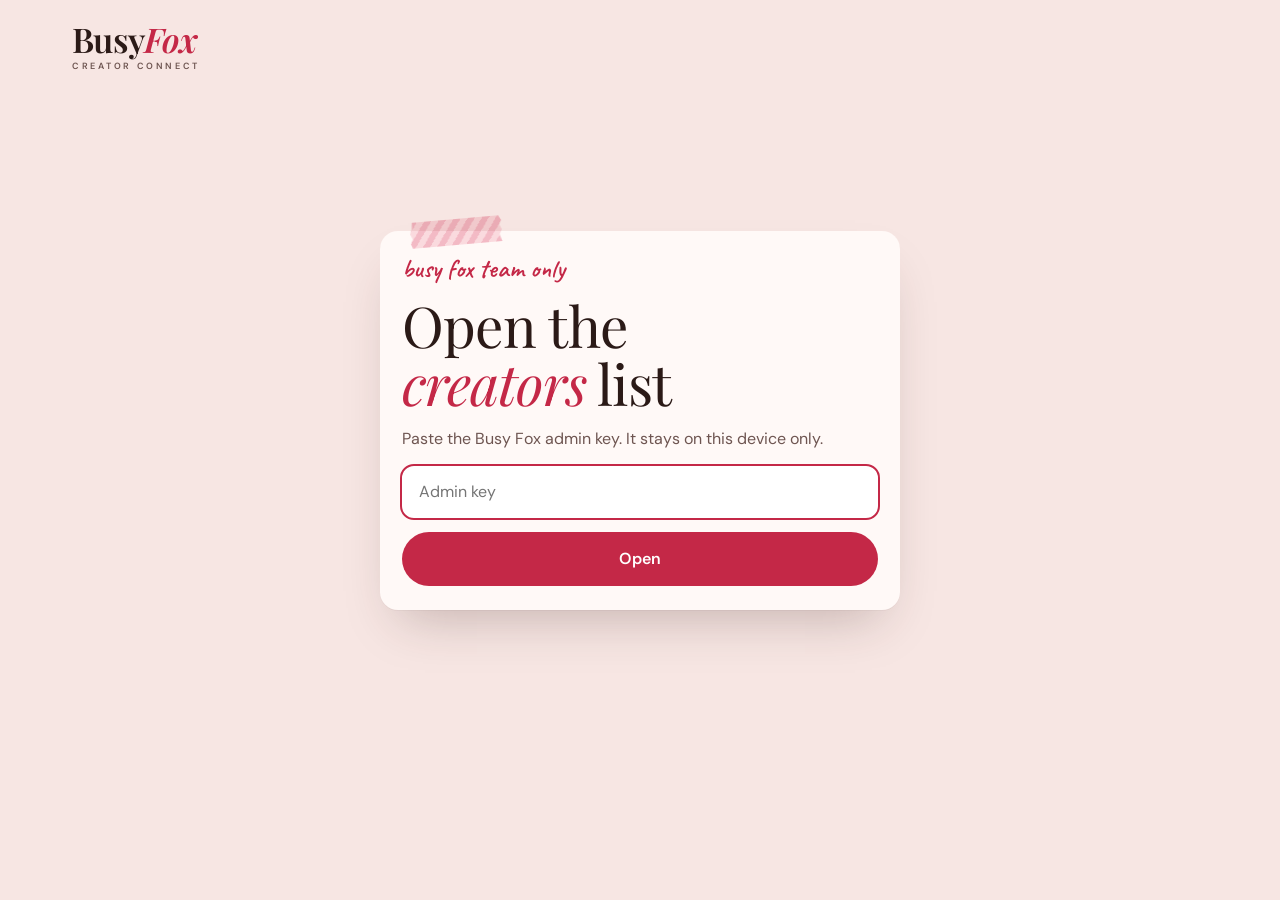
==== admin/index.html @ b1cec9d2 "Creator dashboard (me/): profile, report and comment auto-replies; shared Auto-DM panel Co-Authored-" ====
<!doctype html>
<html lang="en">
<head>
<meta charset="utf-8">
<meta name="viewport" content="width=device-width, initial-scale=1, viewport-fit=cover">
<title>Creators | Busy Fox</title>
<meta name="robots" content="noindex, nofollow">
<meta name="referrer" content="no-referrer">
<meta name="theme-color" content="#F7E6E3">
<link rel="icon" type="image/png" href="../assets/fox.png">
<link rel="preconnect" href="https://fonts.googleapis.com">
<link rel="preconnect" href="https://fonts.gstatic.com" crossorigin>
<link rel="stylesheet" href="https://fonts.googleapis.com/css2?family=Playfair+Display:ital,wght@0,400;0,500;0,600;1,400;1,500;1,600&family=DM+Sans:opsz,wght@9..40,400;9..40,500;9..40,600;9..40,700&family=Caveat:wght@500;600;700&display=swap">
<link rel="stylesheet" href="../assets/cc.css">
<link rel="stylesheet" href="../assets/autodm.css">
<style>
.top { display: flex; flex-wrap: wrap; align-items: flex-end; justify-content: space-between; gap: 16px 24px; margin: 18px 0 26px; }
.top h1 { font-size: clamp(40px, 5vw, 64px); }
.top .tools { display: flex; flex-wrap: wrap; gap: 10px; align-items: center; }
.search { height: 46px; width: 240px; max-width: 100%; border: 1px solid var(--field-line); background: var(--field); border-radius: 999px; padding: 0 18px; font: 400 15px var(--sans); color: var(--ink); }
.search:focus { outline: 2px solid var(--cherry); border-color: transparent; }
.btn.small { height: 46px; padding: 0 18px; font-size: 14.5px; }
.sum { display: flex; flex-wrap: wrap; gap: 8px 28px; margin: 0 0 26px; color: var(--warm); font-size: 14.5px; }
.sum b { font-family: var(--serif); font-style: italic; font-weight: 400; font-size: 30px; color: var(--cherry); margin-right: 6px; }
.list { display: grid; grid-template-columns: repeat(2, minmax(0, 1fr)); gap: 28px; padding-bottom: 64px; }
@media (max-width: 900px) { .list { grid-template-columns: minmax(0, 1fr); } }
.cr { position: relative; background: var(--card); border-radius: 18px; padding: 22px; box-shadow: var(--lift); display: flex; flex-direction: column; gap: 16px; min-width: 0; }
.cr > .tape { top: -12px; left: 26px; --w: 80px; }
.cr:nth-child(even) > .tape { left: auto; right: 26px; --r: 6deg; }
.who { display: flex; gap: 14px; align-items: center; min-width: 0; }
.pic { flex: 0 0 64px; width: 64px; height: 64px; border-radius: 50%; overflow: hidden; background: var(--pink-soft); display: grid; place-items: center; font: italic 500 28px/1 var(--serif); color: var(--cherry); }
.pic img { width: 100%; height: 100%; object-fit: cover; }
.who .t { min-width: 0; }
.who h2 { font-size: 24px; line-height: 1.15; overflow-wrap: anywhere; }
.who h2 a { text-decoration: none; }
.who p { font-size: 13.5px; color: var(--warm); overflow: hidden; text-overflow: ellipsis; white-space: nowrap; }
.tags { display: flex; flex-wrap: wrap; gap: 6px; }
.tag { font-size: 12px; font-weight: 600; padding: 4px 10px; border-radius: 999px; background: var(--tint); color: var(--ink-2, var(--warm)); }
.tag.ok { background: var(--pink-soft); color: var(--cherry-dark); }
.tag.post { background: var(--butter); color: var(--ink); }
.tag.bad { background: var(--cocoa); color: var(--cream); }
.picks { border-top: 1.5px dashed var(--line); padding-top: 14px; display: grid; gap: 10px; }
.row { display: grid; grid-template-columns: 112px minmax(0, 1fr); gap: 10px; font-size: 14px; align-items: baseline; }
.row > span:first-child { color: var(--hint); font-size: 12px; letter-spacing: .08em; text-transform: uppercase; font-weight: 600; }
.row .chips { display: flex; flex-wrap: wrap; gap: 5px; }
.row .chips i { font-style: normal; font-size: 12.5px; font-weight: 600; padding: 3px 9px; border-radius: 999px; background: var(--field); box-shadow: inset 0 0 0 1.5px var(--field-line); }
.none { color: var(--hint); font-size: 14px; }
.acts { display: flex; flex-wrap: wrap; gap: 8px; border-top: 1.5px dashed var(--line); padding-top: 14px; }
.acts .btn { height: 40px; padding: 0 16px; font-size: 13.5px; }
.gate { max-width: 520px; margin: 40px auto 80px; }
.gate .card { display: flex; flex-direction: column; gap: 14px; }
.gate input { height: 52px; border: 1px solid var(--field-line); background: var(--field); border-radius: 12px; padding: 0 16px; font: 400 16px var(--sans); }
.gate input:focus { outline: 2px solid var(--cherry); border-color: transparent; }
.empty { text-align: center; padding: 60px 0 90px; color: var(--warm); }
.act { padding: 8px 0 72px; }
.ev { list-style: none; margin: 0; padding: 0; background: var(--card); border-radius: 18px; box-shadow: var(--soft); overflow: hidden; }
.ev li { display: grid; grid-template-columns: 150px 130px minmax(0, 1fr); gap: 6px 16px; padding: 13px 20px; border-top: 1px solid var(--line); font-size: 14.5px; align-items: baseline; }
.ev li:first-child { border-top: 0; }
.ev .when { color: var(--hint); font-size: 13px; }
.ev .kind { font-weight: 700; font-size: 12.5px; letter-spacing: .06em; text-transform: uppercase; }
.ev .k-connected { color: #2E7D4F; } .ev .k-failed, .ev .k-unfinished { color: var(--cherry); } .ev .k-cancelled { color: var(--warm); } .ev .k-start { color: var(--hint); } .ev .k-prefs { color: var(--ink); }
.ev .what { color: var(--ink); overflow-wrap: anywhere; }
.ev .what small { display: block; color: var(--warm); font-size: 13px; margin-top: 2px; }
@media (max-width: 700px) { .ev li { grid-template-columns: minmax(0, 1fr); gap: 2px; } }
.tag.dm { background: #DCEFE3; color: #1F6B41; }
.dm-back { position: fixed; inset: 0; background: rgba(42, 23, 23, .38); display: none; z-index: 40; overflow-y: auto; padding: 32px 16px; }
.dm-back.on { display: block; }
.dm { position: relative; max-width: 820px; margin: 0 auto; background: var(--paper, #F7E6E3); border-radius: 22px; padding: 26px; box-shadow: var(--lift); display: flex; flex-direction: column; gap: 20px; }
.dm h2 { font-size: 32px; }
.dm .x { position: absolute; top: 16px; right: 16px; width: 40px; height: 40px; border-radius: 50%; border: 0; background: var(--card); font-size: 22px; cursor: pointer; color: var(--ink); }
.dm-stack { display: flex; flex-direction: column; gap: 16px; }
.toast { position: fixed; left: 50%; bottom: 24px; transform: translateX(-50%); background: var(--cocoa); color: var(--cream); padding: 10px 18px; border-radius: 999px; font-size: 14px; opacity: 0; transition: opacity .2s; pointer-events: none; }
.toast.on { opacity: 1; }
</style>
</head>
<body>
<div class="wrap">
	<header class="head">
		<a class="logo" href="../" aria-label="Busy Fox"><span class="mast">Busy<em>Fox</em></span><span class="sub" aria-hidden="true"><span>C</span><span>R</span><span>E</span><span>A</span><span>T</span><span>O</span><span>R</span><span>&nbsp;</span><span>C</span><span>O</span><span>N</span><span>N</span><span>E</span><span>C</span><span>T</span></span></a>
		<div class="head-r"><button class="btn line small" id="lock" type="button" hidden>Lock</button></div>
	</header>

	<section class="gate" id="gate" hidden>
		<div class="card">
			<span class="tape" style="top:-12px;left:30px"></span>
			<p class="hand">busy fox team only</p>
			<h2>Open the <em>creators</em> list</h2>
			<p class="body">Paste the Busy Fox admin key. It stays on this device only.</p>
			<input id="key" type="password" autocomplete="off" placeholder="Admin key">
			<button class="btn red" id="open" type="button">Open</button>
			<p class="msg" id="gmsg"></p>
		</div>
	</section>

	<main id="app" hidden>
		<div class="top">
			<div><p class="hand">who has connected</p><h1>Your <em>creators</em></h1></div>
			<div class="tools">
				<input class="search" id="q" type="search" placeholder="Search name or handle">
				<button class="btn line small" id="copylink" type="button">Copy connect link</button>
				<button class="btn red small" id="refresh" type="button">Refresh</button>
			</div>
		</div>
		<div class="sum" id="sum"></div>
		<div class="list" id="list"></div>
		<section class="act" id="act">
			<div class="top" style="margin-top:0"><div><p class="hand">every tap, last 30 days</p><h2>Recent <em>activity</em></h2></div></div>
			<ol class="ev" id="ev"></ol>
		</section>
	</main>
</div>
<div class="dm-back" id="dmBack"><div class="dm" id="dm" role="dialog" aria-modal="true" aria-label="Auto-DM"></div></div>
<div class="toast" id="toast"></div>
<script src="../assets/config.js"></script>
<script src="../assets/autodm.js"></script>
<script>
(function () {
	var cc = window.CC || {};
	var $ = function (id) { return document.getElementById(id); };
	var KEY = 'cc_admin_key', data = [];
	var LABEL = {comfortable: 'Comfortable on camera', sometimes: 'On camera sometimes', 'prefer not': 'Prefers not on camera'};
	function getKey() { try { return localStorage.getItem(KEY) || ''; } catch (e) { return ''; } }
	function setKey(v) { try { v ? localStorage.setItem(KEY, v) : localStorage.removeItem(KEY); } catch (e) {} }
	function toast(t) { var el = $('toast'); el.textContent = t; el.classList.add('on'); setTimeout(function () { el.classList.remove('on'); }, 1800); }
	function copy(t, msg) { (navigator.clipboard ? navigator.clipboard.writeText(t) : Promise.reject()).then(function () { toast(msg || 'Copied'); }, function () { prompt('Copy this:', t); }); }
	function esc(s) { return String(s == null ? '' : s).replace(/[&<>"']/g, function (c) { return {'&': '&amp;', '<': '&lt;', '>': '&gt;', '"': '&quot;', "'": '&#39;'}[c]; }); }
	function fmtDate(s) { if (!s) return ''; var d = new Date(s); return d.toLocaleDateString('en-IN', {day: 'numeric', month: 'short', year: 'numeric'}); }
	var connectBase = location.origin + location.pathname.replace(/admin\/?$/, '');

	function gate(msg) { $('app').hidden = true; $('lock').hidden = true; $('gate').hidden = false; if (msg) { $('gmsg').textContent = msg; $('gmsg').classList.add('show'); } $('key').focus(); }
	function load() {
		var k = getKey();
		if (!k) return gate();
		$('refresh').disabled = true; $('refresh').textContent = 'Loading…';
		fetch(cc.api + '/admin/accounts', {headers: {Authorization: 'Bearer ' + k}, cache: 'no-store'})
			.then(function (r) { return r.json().then(function (d) { return {s: r.status, d: d}; }); })
			.then(function (x) {
				$('refresh').disabled = false; $('refresh').textContent = 'Refresh';
				if (x.s === 401) { setKey(''); return gate('That key didn’t work.'); }
				if (!x.d.ok) return gate('Could not load: ' + (x.d.error || 'error'));
				data = x.d.accounts.sort(function (a, b) { return (b.connected_at || '').localeCompare(a.connected_at || ''); });
				$('gate').hidden = true; $('app').hidden = false; $('lock').hidden = false;
				render();
				loadEvents(k);
			})
			.catch(function () { $('refresh').disabled = false; $('refresh').textContent = 'Refresh'; toast('No connection'); });
	}
	function chips(arr) { return (arr || []).map(function (v) { return '<i>' + esc(String(v).replace(/^Other: /, '')) + '</i>'; }).join(''); }
	function row(label, html) { return html ? '<div class="row"><span>' + label + '</span><div class="chips">' + html + '</div></div>' : ''; }
	function text(v) { return v ? '<i>' + esc(v) + '</i>' : ''; }
	function render() {
		var q = $('q').value.trim().toLowerCase();
		var list = data.filter(function (a) { return !q || (a.username + ' ' + (a.name || '')).toLowerCase().indexOf(q) >= 0; });
		var withPrefs = data.filter(function (a) { return a.prefs; }).length, withRep = data.filter(function (a) { return a.report; }).length;
		$('sum').innerHTML = '<span><b>' + data.length + '</b>connected</span><span><b>' + withPrefs + '</b>shared their choices</span><span><b>' + withRep + '</b>have a report</span>';
		if (!list.length) { $('list').innerHTML = '<p class="empty">' + (data.length ? 'No match.' : 'Nobody has connected yet. Send creators the connect link.') + '</p>'; return; }
		$('list').innerHTML = list.map(function (a) {
			var p = a.prefs || {};
			var tags = '<span class="tag ' + (a.status === 'ok' ? 'ok' : 'bad') + '">' + (a.status === 'ok' ? 'Connected' : 'Needs reconnect') + '</span>' +
				(a.can_post ? '<span class="tag post">Can post</span>' : '<span class="tag">Read-only</span>') +
				(a.can_dm ? '<span class="tag dm">Auto-DM ready</span>' : '') +
				(a.followers_count != null ? '<span class="tag">' + Number(a.followers_count).toLocaleString('en-IN') + ' followers</span>' : '') +
				'<span class="tag">Since ' + fmtDate(a.connected_at) + '</span>' + (a.ref ? '<span class="tag">Link: ' + esc(a.ref) + '</span>' : '');
			var picks = a.prefs ? (
				row('Formats', chips(p.formats)) + row('Topics', chips(p.topics)) + row('Posts / week', text(p.posts_per_week)) +
				row('Camera', text(LABEL[p.face] || p.face)) + row('Languages', chips(p.languages)) + row('Goal', text(p.goal)) +
				row('Brands', text(p.brands)) + row('Won’t do', text(p.wont_do)) + row('Notes', text(p.notes)) +
				'<div class="row"><span>Saved</span><div class="none">' + fmtDate(p.saved_at) + '</div></div>'
			) : '<p class="none">No choices saved yet.</p>';
			var initial = esc((a.username || '?').charAt(0).toUpperCase());
			return '<article class="cr"><span class="tape"></span>' +
				'<div class="who"><div class="pic" data-src="' + esc(a.profile_picture_url || '') + '">' + initial + '</div><div class="t"><h2><a href="https://www.instagram.com/' + esc(a.username) + '/" target="_blank" rel="noopener">@' + esc(a.username) + '</a></h2><p title="' + esc(a.name) + '">' + esc(a.name || '') + '</p></div></div>' +
				'<div class="tags">' + tags + '</div>' +
				'<div class="picks">' + picks + '</div>' +
				'<div class="acts">' + (a.report ? '<a class="btn red" href="' + esc(a.report.url) + '" target="_blank" rel="noopener">Open report</a><button class="btn line" data-copy="' + esc(a.report.url) + '" data-msg="Report link copied" type="button">Copy report link</button>' : '<span class="none">No report yet</span>') +
					'<button class="btn line" data-dm="' + esc(a.username) + '" type="button">Auto-DM</button>' +
					'<button class="btn line" data-portal="' + esc(a.username) + '" type="button">Copy her dashboard link</button>' +
				'</div></article>';
		}).join('');
		[].forEach.call(document.querySelectorAll('.pic[data-src]'), function (el) {
			var src = el.getAttribute('data-src'); if (!src) return;
			var img = new Image(); img.alt = ''; img.referrerPolicy = 'no-referrer';
			img.onload = function () { el.textContent = ''; el.appendChild(img); }; img.src = src;
		});
	}

	var KIND = {start: 'Tapped connect', connected: 'Connected', failed: 'Failed', cancelled: 'Cancelled', prefs: 'Saved choices', unfinished: 'Didn\u2019t finish'};
	var HINT = {unfinished: 'Tapped Continue with Instagram but never came back. Usually she isn\u2019t added as an Instagram Tester yet (Meta shows \u201cApp not active\u201d), or she closed Meta\u2019s page.'};
	function loadEvents(k) {
		fetch(cc.api + '/admin/events?limit=120', {headers: {Authorization: 'Bearer ' + k}, cache: 'no-store'})
			.then(function (r) { return r.json(); })
			.then(function (d) {
				var ev = (d && d.events) || [];
				// a tap with no connect/fail/cancel from the same link within 30 minutes = didn't finish
				var done = ev.filter(function (e) { return e.type !== 'start' && e.type !== 'prefs'; });
				ev.forEach(function (e) {
					if (e.type !== 'start' || Date.now() - Date.parse(e.at) < 30 * 60000) return;
					var t = Date.parse(e.at);
					var hit = done.some(function (x) { var dt = Date.parse(x.at) - t; return dt >= 0 && dt < 30 * 60000 && (x.ref || '') === (e.ref || ''); });
					if (!hit) e.type = 'unfinished';
				});
				var rows = ev.filter(function (e) { return e.type !== 'start'; });
				$('ev').innerHTML = rows.length ? rows.map(function (e) {
					var who = e.username ? '@' + esc(e.username) : (e.ref ? 'link: ' + esc(e.ref) : 'no ?for= name on the link');
					var extra = e.type === 'connected' && e.followers != null ? Number(e.followers).toLocaleString('en-IN') + ' followers' : (e.message || HINT[e.type] || '');
					return '<li><span class="when">' + new Date(e.at).toLocaleString('en-IN', {day: 'numeric', month: 'short', hour: 'numeric', minute: '2-digit'}) + '</span><span class="kind k-' + e.type + '">' + (KIND[e.type] || esc(e.type)) + '</span><span class="what">' + who + (extra ? '<small>' + esc(extra) + '</small>' : '') + '</span></li>';
				}).join('') : '<li><span class="what">No connect attempts logged yet (logging started 15 Nov 2026).</span></li>';
			});
	}

	// ---------- Auto-DM (shared panel in ../assets/autodm.js) ----------
	function api(path, opt) {
		opt = opt || {};
		opt.headers = Object.assign({Authorization: 'Bearer ' + getKey()}, opt.headers || {});
		opt.cache = 'no-store';
		return fetch(cc.api + path, opt).then(function (r) { return r.json(); });
	}
	function openDm(who) {
		var q = '?id=' + encodeURIComponent(who);
		$('dm').innerHTML = '<button class="x" type="button" data-dmclose aria-label="Close">×</button><p class="hand">comment → DM</p><h2>Auto-DM for <em>@' + esc(who) + '</em></h2><div class="dm-stack" id="dmMount"></div>';
		$('dmBack').classList.add('on');
		window.AutoDM.mount($('dmMount'), {
			voice: 'admin', who: who, toast: toast,
			connectLink: connectBase + '?mode=dm&for=' + encodeURIComponent(who),
			load: function () { return api('/admin/dm' + q); },
			media: function () { return api('/admin/media' + q).then(function (r) { return (r && r.media) || []; }); },
			save: function (c) { return api('/admin/dm' + q, {method: 'POST', headers: {'content-type': 'application/json'}, body: JSON.stringify(c)}); },
			del: function (cid) { return api('/admin/dm-delete' + q + '&cid=' + encodeURIComponent(cid), {method: 'POST'}); },
			subscribe: function () { return api('/admin/subscribe' + q, {method: 'POST'}); }
		});
	}
	function closeDm() { $('dmBack').classList.remove('on'); $('dm').innerHTML = ''; }
	document.addEventListener('click', function (e) {
		var t = e.target.closest('[data-dm],[data-dmclose],[data-portal]');
		if (!t) { if (e.target === $('dmBack')) closeDm(); return; }
		if (t.hasAttribute('data-dm')) return openDm(t.getAttribute('data-dm'));
		if (t.hasAttribute('data-dmclose')) return closeDm();
		if (t.hasAttribute('data-portal')) {
			var who = t.getAttribute('data-portal');
			return api('/admin/portal?id=' + encodeURIComponent(who), {method: 'POST'}).then(function (r) { if (r && r.url) copy(r.url, 'Her dashboard link copied'); else toast('Could not make the link'); });
		}
	});
	document.addEventListener('keydown', function (e) { if (e.key === 'Escape' && $('dmBack').classList.contains('on')) closeDm(); });

	$('open').addEventListener('click', function () { var v = $('key').value.trim(); if (!v) return; setKey(v); $('key').value = ''; $('gmsg').classList.remove('show'); load(); });
	$('key').addEventListener('keydown', function (e) { if (e.key === 'Enter') $('open').click(); });
	$('refresh').addEventListener('click', load);
	$('lock').addEventListener('click', function () { setKey(''); data = []; $('list').innerHTML = ''; gate(); });
	$('q').addEventListener('input', render);
	$('copylink').addEventListener('click', function () { copy(connectBase, 'Connect link copied'); });
	document.addEventListener('click', function (e) { var b = e.target.closest('[data-copy]'); if (b) copy(b.getAttribute('data-copy'), b.getAttribute('data-msg')); });
	load();
})();
</script>
</body>
</html>
---- assets/cc.css ----
/* Busy Fox Creator Connect — the Creator Studio "Strawberry Mocha" scrapbook look:
   blush paper, cocoa ink, cherry italic emphasis, pink washi tape, gingham mats, Caveat hand notes, a cocoa band. */
:root {
	--paper: #F7E6E3; --card: #FFF9F7; --tint: #FBEFEC; --ink: #2B1A17; --warm: #6E5551; --line: #EBCFCA;
	--cherry: #C42847; --cherry-dark: #A11F3A; --pink: #F2B8C6; --pink-soft: #FADDE4; --pink-deep: #D98799;
	--cocoa: #3D2521; --cocoa-2: #53332D; --cocoa-line: #5E3D36; --cream: #FBEDE8; --cream-mute: #D9BFB8;
	--butter: #F6E3A1; --butter-deep: #E2C35A; --field: #FFFFFF; --field-line: #DDB8B1; --hint: #866C67;
	--gingham: rgba(242, 184, 198, .36);
	--serif: 'Playfair Display', Georgia, 'Times New Roman', serif;
	--sans: 'DM Sans', system-ui, -apple-system, 'Segoe UI', Roboto, sans-serif;
	--hand: 'Caveat', 'Bradley Hand', 'Segoe Print', cursive;
	--lift: 0 1px 0 rgba(61, 37, 33, .04), 0 26px 50px -20px rgba(61, 37, 33, .28);
	--soft: 0 1px 0 rgba(61, 37, 33, .04), 0 14px 28px -14px rgba(61, 37, 33, .24);
	color-scheme: light;
}
* { box-sizing: border-box; }
[hidden] { display: none !important; }
html { -webkit-text-size-adjust: 100%; }
body { margin: 0; background: var(--paper); color: var(--ink); font-family: var(--sans); font-size: 16px; line-height: 1.55; -webkit-font-smoothing: antialiased; overflow-x: clip; }
a { color: inherit; }
a:focus-visible, button:focus-visible, summary:focus-visible { outline: 2px solid var(--cherry); outline-offset: 3px; border-radius: 8px; }
img { max-width: 100%; }

.wrap { max-width: 1200px; margin: 0 auto; padding-left: max(32px, env(safe-area-inset-left, 0px)); padding-right: max(32px, env(safe-area-inset-right, 0px)); }
@media (max-width: 480px) { .wrap { padding-left: max(16px, env(safe-area-inset-left, 0px)); padding-right: max(16px, env(safe-area-inset-right, 0px)); } }

h1, h2, h3, h4 { margin: 0; font-family: var(--serif); font-weight: 400; text-wrap: balance; }
h1 { font-size: clamp(44px, 5.3vw, 78px); line-height: 1.01; letter-spacing: -.022em; }
h2 { font-size: clamp(34px, 4.4vw, 58px); line-height: 1.04; letter-spacing: -.016em; }
h3 { font-size: clamp(24px, 2.4vw, 30px); line-height: 1.1; letter-spacing: -.01em; }
h1 em, h2 em, h3 em { font-style: italic; color: var(--cherry); }
p { margin: 0; }
.hand { font-family: var(--hand); color: var(--cherry); font-size: 26px; font-weight: 600; line-height: 1.05; }
.lede { font-size: 17.5px; color: var(--warm); max-width: 34em; }
.body { color: var(--warm); max-width: 58ch; }
.body b { color: var(--ink); font-weight: 600; }
mark { background: var(--butter); color: var(--ink); padding: 2px 8px 3px; border-radius: 3px 6px 4px 7px; -webkit-box-decoration-break: clone; box-decoration-break: clone; }
.ex { font-size: 10.5px; letter-spacing: .14em; text-transform: uppercase; color: var(--warm); font-weight: 500; }

section { padding-block: 96px; }
section.pt { padding-top: 24px; }
@media (max-width: 640px) { section { padding-block: 64px; } section.pt { padding-top: 12px; } }

/* buttons */
.btn { display: inline-flex; align-items: center; justify-content: center; gap: 10px; height: 54px; padding: 0 28px; border-radius: 999px; font: 600 16px var(--sans); letter-spacing: -.005em; text-decoration: none; border: 0; cursor: pointer; white-space: nowrap; }
.btn svg { width: 19px; height: 19px; flex: 0 0 auto; }
.btn.red { background: var(--cherry); color: #FFFFFF; }
.btn.red:hover { background: var(--cherry-dark); }
.btn.butter { background: var(--butter); color: var(--ink); }
.btn.butter:hover { background: var(--pink); }
.btn.line { background: transparent; color: var(--ink); box-shadow: inset 0 0 0 1.5px var(--ink); height: 46px; padding: 0 20px; font-size: 14.5px; }
.btn.line:hover { background: var(--card); }
.btn[disabled] { opacity: .65; cursor: wait; }

/* washi tape */
.tape { position: absolute; z-index: 4; display: block; width: var(--w, 92px); height: var(--h, 26px); transform: rotate(var(--r, -5deg)); background: repeating-linear-gradient(-55deg, var(--pink) 0 6px, var(--pink-soft) 6px 12px); opacity: .9; mix-blend-mode: multiply; clip-path: polygon(3% 0, 97% 0, 100% 18%, 97.5% 36%, 100% 55%, 97% 74%, 99.5% 100%, 2% 100%, 0 82%, 2.5% 63%, 0 44%, 2.5% 24%); pointer-events: none; }
.tape.butter { background: repeating-linear-gradient(-55deg, var(--butter) 0 6px, #FBF0C9 6px 12px); }

/* masthead: roman "Busy" + cherry italic "Fox", tracked caps beneath, as on Creator Studio */
.head { display: flex; align-items: center; gap: 14px 24px; padding-block: 24px; }
.logo { --tr: .28em; display: inline-grid; justify-items: start; text-decoration: none; color: var(--ink); white-space: nowrap; }
.logo .mast { font-family: var(--serif); font-weight: 600; font-size: 34px; line-height: .9; letter-spacing: -.02em; }
.logo .mast em { font-style: italic; color: var(--cherry); }
.logo .sub { display: flex; justify-content: space-between; width: 0; min-width: calc(100% + var(--tr)); margin-top: 7px; font: 600 9px/1 var(--sans); letter-spacing: var(--tr); text-transform: uppercase; color: var(--warm); }
.head-r { margin-left: auto; display: flex; align-items: center; gap: 20px; }
.head-r .when { font-size: 14px; color: var(--warm); }
.head-r .btn { height: 42px; padding: 0 20px; font-size: 14px; }
@media (max-width: 720px) { .head-r .when { display: none; } }
@media (max-width: 480px) { .logo { --tr: .24em; } .logo .mast { font-size: 29px; } .logo .sub { margin-top: 6px; font-size: 8px; } .head { padding-block: 18px; } .head-r .btn { padding: 0 16px; font-size: 13.5px; height: 40px; } }

/* hand-drawn underline under the hero's cherry words */
h1 em { position: relative; z-index: 0; display: inline-block; padding-right: .04em; }
h1 .swash { position: absolute; z-index: -1; left: -1%; bottom: -.04em; width: 103%; height: .3em; overflow: visible; }
h1 .swash path { fill: none; stroke: var(--pink); stroke-width: .085em; stroke-linecap: round; vector-effect: non-scaling-stroke; }

/* paper cards */
.card { position: relative; background: var(--card); border-radius: 18px; padding: 24px 22px; box-shadow: var(--lift); }
.card.flat { box-shadow: var(--soft); }

/* checklists */
ul.ticks, ul.cross { list-style: none; margin: 0; padding: 0; display: grid; gap: 11px; }
ul.ticks li, ul.cross li { position: relative; padding-left: 30px; color: var(--warm); font-size: 15.5px; line-height: 1.4; }
ul.ticks li b, ul.cross li b { color: var(--ink); font-weight: 600; }
ul.ticks li::before { content: ''; position: absolute; left: 0; top: 1px; width: 20px; height: 20px; border-radius: 50%; background: var(--pink-soft) url("data:image/svg+xml,%3Csvg xmlns='http://www.w3.org/2000/svg' viewBox='0 0 20 20'%3E%3Cpath d='M5.5 10.4l3 3 6-6.6' fill='none' stroke='%23C42847' stroke-width='2.2' stroke-linecap='round' stroke-linejoin='round'/%3E%3C/svg%3E") center/20px no-repeat; }
ul.cross li::before { content: ''; position: absolute; left: 0; top: 1px; width: 20px; height: 20px; border-radius: 50%; background: var(--tint) url("data:image/svg+xml,%3Csvg xmlns='http://www.w3.org/2000/svg' viewBox='0 0 20 20'%3E%3Cpath d='M6.5 6.5l7 7M13.5 6.5l-7 7' fill='none' stroke='%236E5551' stroke-width='2' stroke-linecap='round'/%3E%3C/svg%3E") center/20px no-repeat; }

/* stamp */
.stamp { position: absolute; z-index: 7; padding: 9px 15px 8px; border: 3px solid var(--cherry); border-radius: 9px; box-shadow: inset 0 0 0 2px var(--card), inset 0 0 0 3.5px var(--cherry); color: var(--cherry); font: 700 16px/1 var(--sans); letter-spacing: .16em; text-transform: uppercase; white-space: nowrap; transform: rotate(-8deg); mix-blend-mode: multiply; pointer-events: none; background: transparent; }

/* message line */
.msg { display: none; margin-top: 12px; padding: 12px 14px; border-radius: 12px; background: var(--pink-soft); color: var(--cherry-dark); font-size: 14.5px; font-weight: 500; }
.msg.show { display: block; }
.fine { font-size: 13px; color: var(--warm); line-height: 1.45; }
.fine svg { width: 14px; height: 14px; vertical-align: -2px; margin-right: 4px; stroke: var(--warm); fill: none; stroke-width: 2; }

/* faq */
.faq { margin-top: 32px; max-width: 860px; }
.faq details { border-bottom: 1px solid var(--line); padding-block: 20px; }
.faq details:first-child { border-top: 1px solid var(--line); }
.faq summary { font-family: var(--serif); font-size: 21px; line-height: 1.25; cursor: pointer; list-style: none; display: flex; justify-content: space-between; align-items: baseline; gap: 16px; }
.faq summary::-webkit-details-marker { display: none; }
.faq summary::after { content: '+'; font-family: var(--serif); font-size: 28px; line-height: 1; color: var(--cherry); }
.faq details[open] summary::after { content: '\2013'; }
.faq details p { margin-top: 10px; color: var(--warm); max-width: 66ch; }

/* cocoa band */
.band { background: var(--cocoa); color: var(--cream); }
.band .hand { color: var(--butter); }
.band h2 em { color: var(--pink); }
.band .body { color: var(--cream-mute); }
.band .fine { color: var(--cream-mute); }
.band .fine svg { stroke: var(--cream-mute); }

/* footer */
.foot { border-top: 1px solid var(--line); padding-block: 32px 40px; display: flex; flex-wrap: wrap; justify-content: space-between; gap: 10px 32px; font-size: 14px; color: var(--warm); }
.foot b { color: var(--ink); font-weight: 600; }
.foot a { text-decoration-color: var(--line); text-underline-offset: 3px; }
.foot .credit { flex-basis: 100%; font-size: 12.5px; }

/* motion: paper settles in; everything is static without JS or with reduced motion */
@keyframes settle { from { transform: translateY(-9px) rotate(calc(var(--r, -5deg) - 6deg)); } 60% { transform: translateY(1px) rotate(calc(var(--r, -5deg) + 1deg)); } to { transform: rotate(var(--r, -5deg)); } }
@keyframes draw { from { stroke-dashoffset: 1.05; } to { stroke-dashoffset: 0; } }
@keyframes drop { 0% { opacity: 0; transform: translateY(-14px) rotate(calc(var(--rot, 0deg) - 4deg)); } 65% { opacity: 1; transform: translateY(2px) rotate(calc(var(--rot, 0deg) + .6deg)); } 100% { opacity: 1; transform: rotate(var(--rot, 0deg)); } }
@media (prefers-reduced-motion: no-preference) {
	html { scroll-behavior: smooth; }
	.btn { transition: background-color .15s ease, transform .16s cubic-bezier(.3, .7, .3, 1); }
	.btn:active { transform: translateY(1px) scale(.985); }
	.tape { animation: settle .8s cubic-bezier(.22, .9, .3, 1) both; animation-delay: var(--d, .2s); }
	h1 .swash path { stroke-dasharray: 1 2; animation: draw 1s cubic-bezier(.55, .1, .3, 1) .45s both; }
	.mo [data-in]:not(.in) { opacity: 0; }
	.mo [data-in].in { animation: drop .75s cubic-bezier(.22, .9, .3, 1) backwards; animation-delay: var(--dl, 0s); }
}
/* ?still: the finished look, instantly (for screenshots and checks) */
.still *, .still *::before, .still *::after { animation: none !important; transition: none !important; }
---- assets/autodm.css ----
/* Auto-DM campaign manager (assets/autodm.js), shared by admin/ and me/ */
.adm-box { background: var(--card); border-radius: 16px; padding: 18px; display: flex; flex-direction: column; gap: 12px; box-shadow: var(--soft); }
.adm-box h3 { font-family: var(--serif); font-weight: 400; font-size: 23px; line-height: 1.15; }
.adm-head { display: flex; align-items: center; justify-content: space-between; gap: 12px; flex-wrap: wrap; }
.adm-l { font-size: 12px; letter-spacing: .08em; text-transform: uppercase; font-weight: 600; color: var(--hint); margin-top: 4px; }
.adm-l span { text-transform: none; letter-spacing: 0; font-weight: 400; }
.adm-box input[type=text], .adm-box input[type=url], .adm-box textarea { width: 100%; border: 1px solid var(--field-line); background: var(--field); border-radius: 12px; padding: 12px 14px; font: 400 16px var(--sans); color: var(--ink); }
.adm-box textarea { min-height: 92px; resize: vertical; line-height: 1.45; }
.adm-box input:focus, .adm-box textarea:focus { outline: 2px solid var(--cherry); border-color: transparent; }
.adm-seg { display: flex; flex-wrap: wrap; gap: 8px; }
.adm-seg button { min-height: 40px; padding: 0 15px; border-radius: 999px; border: 0; background: var(--field); box-shadow: inset 0 0 0 1.5px var(--field-line); font: 600 14px var(--sans); color: var(--ink); cursor: pointer; }
.adm-seg button.on { background: var(--cherry); color: #fff; box-shadow: none; }
.adm-posts { display: grid; grid-template-columns: repeat(auto-fill, minmax(92px, 1fr)); gap: 8px; max-height: 300px; overflow-y: auto; padding: 3px; }
.adm-posts button { position: relative; aspect-ratio: 1; border: 0; border-radius: 10px; overflow: hidden; padding: 0; cursor: pointer; background: var(--pink-soft); color: var(--warm); font: 600 11px var(--sans); }
.adm-posts img { width: 100%; height: 100%; object-fit: cover; display: block; }
.adm-posts button.on { outline: 3px solid var(--cherry); outline-offset: 1px; }
.adm-posts small { position: absolute; left: 4px; bottom: 4px; background: rgba(0,0,0,.62); color: #fff; border-radius: 6px; padding: 1px 6px; font-size: 10.5px; }
.adm-row { display: flex; flex-wrap: wrap; gap: 10px; margin-top: 4px; }
.adm-camp { display: grid; grid-template-columns: 56px minmax(0, 1fr); gap: 10px 12px; align-items: center; border-top: 1px solid var(--line); padding-top: 12px; }
.adm-camp:first-of-type { border-top: 0; padding-top: 0; }
.adm-th { width: 56px; height: 56px; border-radius: 10px; overflow: hidden; background: var(--pink-soft); display: grid; place-items: center; font-size: 10.5px; font-weight: 700; color: var(--cherry); text-align: center; line-height: 1.15; }
.adm-th img { width: 100%; height: 100%; object-fit: cover; }
.adm-ct p { font-size: 14.5px; overflow-wrap: anywhere; }
.adm-ct small { display: block; color: var(--warm); font-size: 12.5px; margin-top: 2px; overflow-wrap: anywhere; }
.adm-dot { display: inline-block; width: 8px; height: 8px; border-radius: 50%; background: var(--hint); margin-right: 6px; vertical-align: 1px; }
.adm-dot.on { background: #2E7D4F; }
.adm-cb { grid-column: 2; display: flex; flex-wrap: wrap; gap: 6px; }
.adm-cb .btn { height: 36px; padding: 0 13px; font-size: 13px; }
@media (min-width: 640px) { .adm-camp { grid-template-columns: 56px minmax(0, 1fr) auto; } .adm-cb { grid-column: auto; } }
.adm-log { list-style: none; margin: 0; padding: 0; display: grid; gap: 10px; font-size: 14px; }
.adm-log li { display: grid; grid-template-columns: minmax(0, 1fr); gap: 2px; border-top: 1px solid var(--line); padding-top: 9px; }
.adm-log li:first-child { border-top: 0; padding-top: 0; }
@media (min-width: 640px) { .adm-log li { grid-template-columns: 128px minmax(0, 1fr); gap: 12px; } }
.adm-log small { display: block; color: var(--warm); font-size: 12.5px; overflow-wrap: anywhere; }
.adm-when { color: var(--hint); font-size: 13px; }
.adm-ok { color: #2E7D4F; font-weight: 700; } .adm-err { color: var(--cherry); font-weight: 700; } .adm-skip { color: var(--warm); font-weight: 700; }
.adm-warn { background: var(--butter); border-radius: 14px; padding: 14px 16px; font-size: 14.5px; line-height: 1.5; display: grid; gap: 10px; }
.adm-none { color: var(--hint); font-size: 14.5px; }
.adm-fine { color: var(--hint); font-size: 12.5px; line-height: 1.5; }
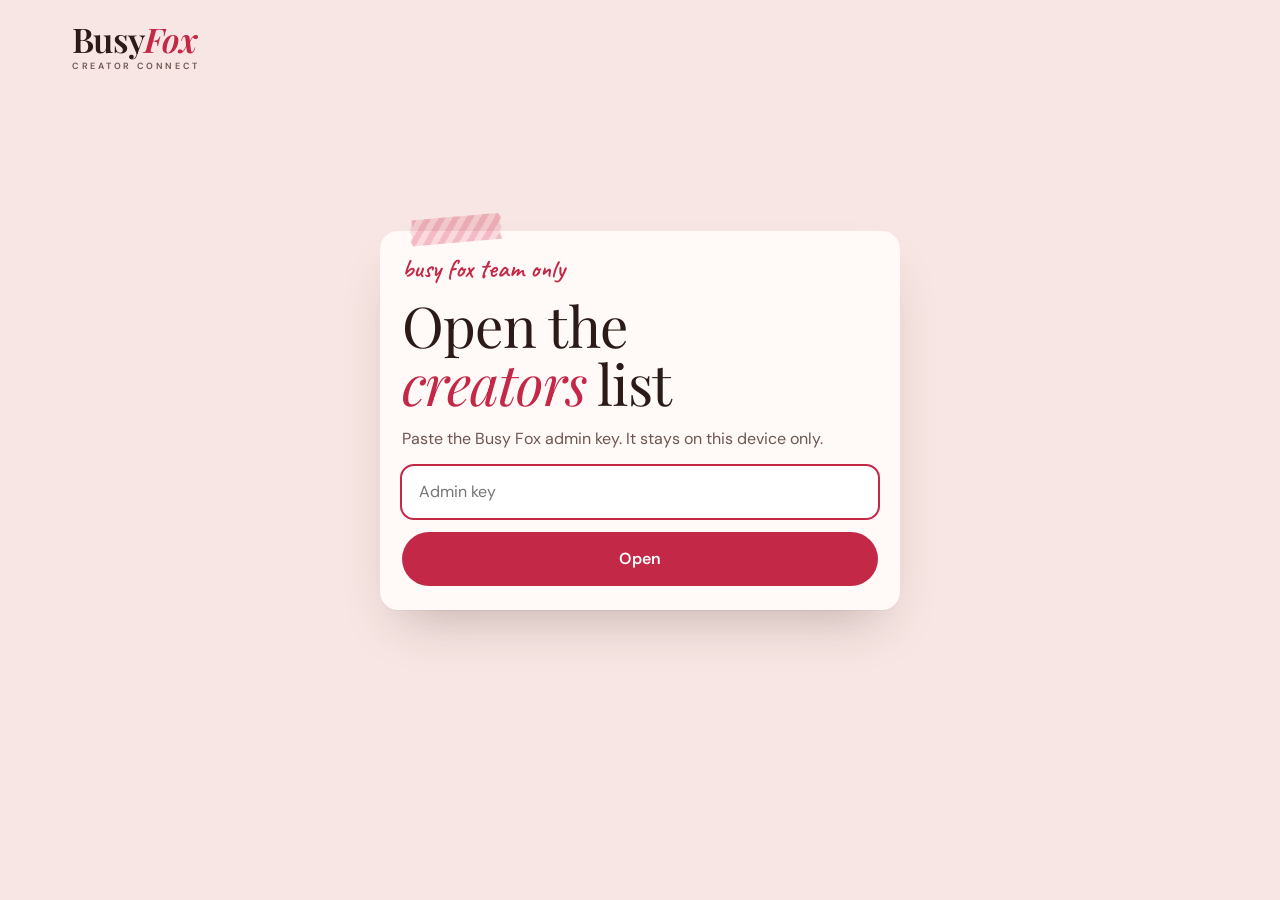
==== commit 7c104500: "Dashboards: post pictures on the calendar (Instagram's own posts and planned posts) and a playful mo" ====
--- a/admin/index.html
+++ b/admin/index.html
@@ -13,6 +13,8 @@
 <link rel="stylesheet" href="https://fonts.googleapis.com/css2?family=Playfair+Display:ital,wght@0,400;0,500;0,600;1,400;1,500;1,600&family=DM+Sans:opsz,wght@9..40,400;9..40,500;9..40,600;9..40,700&family=Caveat:wght@500;600;700&display=swap">
 <link rel="stylesheet" href="../assets/cc.css">
 <link rel="stylesheet" href="../assets/autodm.css">
+<link rel="stylesheet" href="../assets/planner.css">
+<link rel="stylesheet" href="../assets/fun.css">
 <style>
 .top { display: flex; flex-wrap: wrap; align-items: flex-end; justify-content: space-between; gap: 16px 24px; margin: 18px 0 26px; }
 .top h1 { font-size: clamp(40px, 5vw, 64px); }
@@ -113,6 +115,8 @@
 <div class="toast" id="toast"></div>
 <script src="../assets/config.js"></script>
 <script src="../assets/autodm.js"></script>
+<script src="../assets/fun.js"></script>
+<script src="../assets/planner.js"></script>
 <script>
 (function () {
 	var cc = window.CC || {};
@@ -141,6 +145,12 @@
 				data = x.d.accounts.sort(function (a, b) { return (b.connected_at || '').localeCompare(a.connected_at || ''); });
 				$('gate').hidden = true; $('app').hidden = false; $('lock').hidden = false;
 				render();
+				if (window.Fun && !$('app').dataset.fun) {
+					$('app').dataset.fun = '1';
+					window.Fun.doodles(document.querySelector('#app .top > div'), 'side');
+					window.Fun.arrive('#sum span'); window.Fun.count('#sum b'); window.Fun.arrive('#list > *');
+					window.Fun.onScroll('#act');
+				}
 				loadEvents(k);
 			})
 			.catch(function () { $('refresh').disabled = false; $('refresh').textContent = 'Refresh'; toast('No connection'); });
@@ -173,6 +183,7 @@
 				'<div class="tags">' + tags + '</div>' +
 				'<div class="picks">' + picks + '</div>' +
 				'<div class="acts">' + (a.report ? '<a class="btn red" href="' + esc(a.report.url) + '" target="_blank" rel="noopener">Open report</a><button class="btn line" data-copy="' + esc(a.report.url) + '" data-msg="Report link copied" type="button">Copy report link</button>' : '<span class="none">No report yet</span>') +
+					'<button class="btn line" data-plan="' + esc(a.username) + '" type="button">Content plan</button>' +
 					'<button class="btn line" data-dm="' + esc(a.username) + '" type="button">Auto-DM</button>' +
 					'<button class="btn line" data-portal="' + esc(a.username) + '" type="button">Copy her dashboard link</button>' +
 				'</div></article>';
@@ -229,10 +240,26 @@
 			subscribe: function () { return api('/admin/subscribe' + q, {method: 'POST'}); }
 		});
 	}
+	function openPlan(who) {
+		var q = 'id=' + encodeURIComponent(who);
+		$('dm').innerHTML = '<button class="x" type="button" data-dmclose aria-label="Close">×</button><p class="hand">plan, her yes, posting</p><h2>Content plan for <em>@' + esc(who) + '</em></h2><div class="dm-stack" id="dmMount"></div>';
+		$('dmBack').classList.add('on');
+		window.Planner.mount($('dmMount'), {
+			voice: 'team', who: who, toast: toast,
+			postConnect: connectBase + '?mode=post&for=' + encodeURIComponent(who),
+			req: function (sub, o) {
+				o = o || {};
+				var opt = {method: o.method || 'GET'};
+				if (o.json) { opt.headers = {'content-type': 'application/json'}; opt.body = JSON.stringify(o.json); } else if (o.body) opt.body = o.body;
+				return api('/admin/' + sub + '?' + q + (o.query ? '&' + o.query : ''), opt);
+			}
+		});
+	}
 	function closeDm() { $('dmBack').classList.remove('on'); $('dm').innerHTML = ''; }
 	document.addEventListener('click', function (e) {
-		var t = e.target.closest('[data-dm],[data-dmclose],[data-portal]');
+		var t = e.target.closest('[data-dm],[data-dmclose],[data-portal],[data-plan]');
 		if (!t) { if (e.target === $('dmBack')) closeDm(); return; }
+		if (t.hasAttribute('data-plan')) return openPlan(t.getAttribute('data-plan'));
 		if (t.hasAttribute('data-dm')) return openDm(t.getAttribute('data-dm'));
 		if (t.hasAttribute('data-dmclose')) return closeDm();
 		if (t.hasAttribute('data-portal')) {
@@ -240,7 +267,7 @@
 			return api('/admin/portal?id=' + encodeURIComponent(who), {method: 'POST'}).then(function (r) { if (r && r.url) copy(r.url, 'Her dashboard link copied'); else toast('Could not make the link'); });
 		}
 	});
-	document.addEventListener('keydown', function (e) { if (e.key === 'Escape' && $('dmBack').classList.contains('on')) closeDm(); });
+	document.addEventListener('keydown', function (e) { if (e.key === 'Escape' && $('dmBack').classList.contains('on') && !document.documentElement.classList.contains('pl-lock')) closeDm(); });
 
 	$('open').addEventListener('click', function () { var v = $('key').value.trim(); if (!v) return; setKey(v); $('key').value = ''; $('gmsg').classList.remove('show'); load(); });
 	$('key').addEventListener('keydown', function (e) { if (e.key === 'Enter') $('open').click(); });
--- a/assets/planner.css
+++ b/assets/planner.css
@@ -0,0 +1,151 @@
+/* Content plan (assets/planner.js), shared by me/ and admin/. Uses the Strawberry Mocha tokens from cc.css. */
+.pl { display: grid; gap: 18px; min-width: 0; --ok: #2E7D4F; --wait: #B7860B; }
+.pl-none { color: var(--hint); font-size: 15px; line-height: 1.5; }
+.pl-fine { color: var(--hint); font-size: 13px; line-height: 1.5; }
+.pl-h { font-size: 13px; font-weight: 700; color: var(--warm); margin-top: 6px; }
+.pl-warn { background: var(--butter); border-radius: 14px; padding: 13px 16px; font-size: 14.5px; line-height: 1.5; }
+.pl-warn a { font-weight: 700; white-space: nowrap; }
+.pl-acts { display: flex; flex-wrap: wrap; gap: 10px; }
+.pl-acts .btn { height: 46px; padding: 0 20px; font-size: 14.5px; }
+
+/* status colours: dot in the calendar, tag in the list (the tag always carries the words too) */
+.pl i.s-idea { background: #C9B3AE; } .pl i.s-review, .pl i.s-due { background: var(--butter-deep); } .pl i.s-changes, .pl i.s-failed, .pl i.s-missed { background: var(--cherry); }
+.pl i.s-approved, .pl i.s-posting { background: var(--ok); } .pl i.s-posted { background: var(--cocoa); }
+.pl-tag { flex: 0 0 auto; font-size: 12px; font-weight: 700; line-height: 1.2; padding: 5px 10px; border-radius: 999px; background: var(--tint); color: var(--warm); white-space: nowrap; }
+.pl-tag.s-review, .pl-tag.s-due { background: var(--butter); color: #5B4300; }
+.pl-tag.s-changes, .pl-tag.s-failed, .pl-tag.s-missed { background: var(--pink-soft); color: var(--cherry-dark); }
+.pl-tag.s-approved, .pl-tag.s-posting { background: #DCEFE3; color: #1F6B41; }
+.pl-tag.s-posted { background: var(--cocoa); color: var(--cream); }
+
+.pl-needs { background: var(--card); border-radius: 18px; padding: 16px 16px 8px; box-shadow: var(--lift); border-left: 5px solid var(--butter-deep); }
+.pl-needs .pl-h { margin: 0 0 4px; color: var(--ink); font-size: 15px; }
+
+.pl-cal { background: var(--card); border-radius: 18px; padding: 18px 16px 14px; box-shadow: var(--soft); }
+.pl-calhd { display: flex; align-items: center; justify-content: space-between; gap: 10px; margin-bottom: 12px; }
+.pl-calhd h3 { font-size: clamp(22px, 2.6vw, 28px); }
+.pl-nav { width: 44px; height: 44px; border-radius: 50%; border: 0; background: var(--tint); color: var(--ink); font: 400 24px/1 var(--serif); cursor: pointer; }
+.pl-nav:hover { background: var(--pink-soft); }
+.pl-grid { display: grid; grid-template-columns: repeat(7, minmax(0, 1fr)); gap: 4px; }
+.pl-dow { text-align: center; font-size: 12px; font-weight: 700; color: var(--hint); padding-bottom: 4px; }
+.pl-dow i { font-style: normal; }
+.pl-cell { aspect-ratio: 1; min-height: 44px; border: 0; border-radius: 12px; background: transparent; color: var(--ink); font: 500 14.5px var(--sans); display: flex; flex-direction: column; align-items: center; justify-content: center; gap: 4px; padding: 0; cursor: pointer; font-variant-numeric: tabular-nums; }
+.pl-cell b { font-weight: 500; }
+.pl-cell.off { cursor: default; }
+.pl-cell.has { background: var(--tint); }
+.pl-cell.has b { font-weight: 700; }
+.pl-cell.today { box-shadow: inset 0 0 0 2px var(--cherry); }
+.pl-cell:hover:not(.off) { background: var(--pink-soft); }
+.pl-cell .pl-dots { display: flex; gap: 3px; height: 7px; }
+.pl-cell .pl-dots i { width: 7px; height: 7px; border-radius: 50%; }
+/* a day with a reel or photo: the picture fills the cell, the date sits on a small cream chip */
+.pl-cell { position: relative; overflow: hidden; aspect-ratio: 4 / 5; }
+.pl-cell.pic { justify-content: space-between; align-items: flex-start; padding: 4px; background: var(--pink-soft); }
+.pl-shot { position: absolute; inset: 0; display: block; }
+.pl-shot img, .pl-shot video { width: 100%; height: 100%; object-fit: cover; display: block; pointer-events: none; }
+.pl-cell.pic b { position: relative; min-width: 22px; padding: 2px 5px; border-radius: 7px; background: var(--card); font-size: 12.5px; font-weight: 700; line-height: 1.3; text-align: center; }
+.pl-cell.pic .pl-dots { position: relative; padding: 3px 4px; border-radius: 999px; background: var(--card); height: auto; }
+.pl-cell.pic .pl-dots:empty { display: none; }
+.pl-cell.pic em { position: absolute; right: 4px; top: 4px; min-width: 20px; padding: 2px 5px; border-radius: 7px; background: var(--cocoa); color: var(--cream); font: 700 11.5px/1.3 var(--sans); text-align: center; }
+.pl-cell.pic:hover { background: var(--pink-soft); }
+.pl-cell.pic:hover .pl-shot { opacity: .88; }
+.pl-cell.pic.today { box-shadow: 0 0 0 2px var(--cherry); }
+.pl-th video { width: 100%; height: 100%; object-fit: cover; display: block; }
+a.pl-row { text-decoration: none; }
+.pl-key { display: flex; flex-wrap: wrap; gap: 6px 16px; margin-top: 12px; font-size: 12.5px; color: var(--warm); }
+.pl-key span { display: inline-flex; align-items: center; gap: 6px; }
+.pl-key i { width: 8px; height: 8px; border-radius: 50%; }
+@media (max-width: 480px) { .pl-dow i { display: none; } .pl-cal { padding: 16px 10px 12px; } .pl-grid { gap: 2px; } }
+
+
+.pl-agenda { display: grid; gap: 14px; }
+.pl-day { display: grid; gap: 2px; scroll-margin-top: 90px; }
+.pl-dl { font-family: var(--hand); font-size: 22px; font-weight: 600; color: var(--cherry); line-height: 1.1; }
+.pl-row { width: 100%; display: grid; grid-template-columns: 52px minmax(0, 1fr); gap: 4px 12px; align-items: center; text-align: left; border: 0; background: transparent; padding: 10px 0; border-top: 1px solid var(--line); cursor: pointer; color: var(--ink); font: inherit; }
+.pl-day .pl-row:first-of-type, .pl-needs .pl-row:first-of-type { border-top: 0; }
+.pl-row .pl-tag { grid-column: 2; justify-self: start; }
+@media (min-width: 560px) { .pl-row { grid-template-columns: 52px minmax(0, 1fr) auto; } .pl-row .pl-tag { grid-column: auto; justify-self: end; } }
+.pl-th { width: 52px; height: 52px; border-radius: 10px; overflow: hidden; background: var(--pink-soft); display: grid; place-items: center; font-size: 11px; font-weight: 700; color: var(--cherry); }
+.pl-th img { width: 100%; height: 100%; object-fit: cover; display: block; }
+.pl-rt { min-width: 0; display: grid; gap: 2px; }
+.pl-rt b { font-weight: 600; font-size: 15px; line-height: 1.3; display: -webkit-box; -webkit-line-clamp: 2; -webkit-box-orient: vertical; overflow: hidden; overflow-wrap: anywhere; }
+.pl-rt small { color: var(--warm); font-size: 13px; line-height: 1.35; }
+.pl-row:hover b { color: var(--cherry); }
+
+.pl-box { background: var(--card); border-radius: 18px; padding: 22px 20px; box-shadow: var(--soft); display: grid; gap: 12px; }
+.pl-box h3 { font-size: clamp(22px, 2.6vw, 28px); }
+.pl-tiles { display: grid; grid-template-columns: repeat(3, minmax(0, 1fr)); gap: 8px; }
+.pl-tiles div { background: var(--tint); border-radius: 12px; padding: 12px; display: grid; gap: 2px; min-width: 0; }
+.pl-tiles b { font: 400 clamp(22px, 4vw, 30px)/1.1 var(--serif); font-variant-numeric: lining-nums; }
+.pl-tiles span { font-size: 12.5px; color: var(--warm); line-height: 1.3; }
+.pl-best { display: grid; grid-template-columns: 64px minmax(0, 1fr); gap: 12px; align-items: center; text-decoration: none; background: var(--tint); border-radius: 12px; padding: 10px; }
+.pl-best.noimg { grid-template-columns: minmax(0, 1fr); }
+.pl-best img { width: 64px; height: 64px; object-fit: cover; border-radius: 8px; display: block; }
+.pl-best span { display: grid; gap: 2px; min-width: 0; }
+.pl-best b { font-size: 14.5px; font-weight: 600; line-height: 1.3; overflow: hidden; text-overflow: ellipsis; white-space: nowrap; }
+.pl-best small { font-size: 12.5px; color: var(--warm); }
+.pl-next { list-style: none; margin: 0; padding: 0; display: grid; gap: 8px; font-size: 14.5px; line-height: 1.4; }
+.pl-next span { display: block; font-size: 12.5px; color: var(--hint); }
+.pl-note { font-size: 15px; line-height: 1.55; white-space: pre-wrap; }
+
+/* a post opened, and the add / edit form */
+html.pl-lock { overflow: hidden; }
+.pl-back { position: fixed; inset: 0; z-index: 60; background: rgba(42, 23, 23, .42); display: none; overflow-y: auto; padding: 24px 12px; overscroll-behavior: contain; }
+.pl-back.on { display: block; }
+.pl-sheet { position: relative; max-width: 560px; margin: 0 auto; background: var(--card); border-radius: 22px; padding: 26px 22px 24px; box-shadow: var(--lift); display: grid; gap: 12px; justify-items: start; }
+.pl-sheet > * { min-width: 0; max-width: 100%; }
+.pl-sheet h3 { font-size: clamp(22px, 2.8vw, 28px); line-height: 1.15; padding-right: 40px; overflow-wrap: anywhere; }
+.pl-x { position: absolute; top: 12px; right: 12px; width: 44px; height: 44px; border-radius: 50%; border: 0; background: var(--tint); color: var(--ink); font-size: 22px; line-height: 1; cursor: pointer; }
+.pl-when { font-family: var(--hand); font-size: 24px; font-weight: 600; color: var(--cherry); line-height: 1.1; padding-right: 48px; }
+.pl-when span { font: 600 12px var(--sans); color: var(--hint); }
+.pl-media { width: 100%; background: var(--cocoa); border-radius: 14px; overflow: hidden; display: flex; }
+.pl-media.many { overflow-x: auto; scroll-snap-type: x mandatory; gap: 4px; }
+.pl-media > * { flex: 0 0 100%; width: 100%; max-height: 62vh; object-fit: contain; display: block; scroll-snap-align: center; }
+.pl-nofile { width: 100%; background: var(--tint); border-radius: 14px; padding: 26px 16px; text-align: center; color: var(--hint); font-size: 14.5px; }
+.pl-cap { white-space: pre-wrap; overflow-wrap: anywhere; font-size: 15px; line-height: 1.55; }
+.pl-meta { font-size: 13px; color: var(--warm); }
+.pl-err { background: var(--pink-soft); color: var(--cherry-dark); border-radius: 12px; padding: 10px 14px; font-size: 14px; line-height: 1.45; }
+.pl-link { font-weight: 700; color: var(--cherry); }
+.pl-notes { list-style: none; margin: 0; padding: 0; display: grid; gap: 6px; font-size: 14.5px; line-height: 1.45; }
+.pl-notes b { font-weight: 700; margin-right: 4px; }
+.pl-sheet .pl-acts { margin-top: 4px; }
+.pl-sheet .pl-acts + .pl-acts { border-top: 1px dashed var(--line); padding-top: 12px; width: 100%; }
+
+.pl-form { justify-items: stretch; }
+.pl-l { font-size: 13px; font-weight: 700; color: var(--warm); margin-top: 6px; }
+.pl-form input[type=text], .pl-form input[type=date], .pl-form input[type=time], .pl-form textarea, .pl-box textarea, .pl-sheet textarea { width: 100%; border: 1px solid var(--field-line); background: var(--field); border-radius: 12px; padding: 12px 14px; font: 400 16px var(--sans); color: var(--ink); min-height: 48px; }
+.pl-form textarea, .pl-box textarea, .pl-sheet textarea { resize: vertical; line-height: 1.45; }
+.pl-form input:focus, .pl textarea:focus, .pl-sheet textarea:focus { outline: 2px solid var(--cherry); border-color: transparent; }
+.pl-two { display: grid; grid-template-columns: repeat(2, minmax(0, 1fr)); gap: 10px; }
+.pl-two > div { display: grid; gap: 6px; }
+.pl-two .pl-l { margin-top: 6px; }
+.pl-seg { display: flex; flex-wrap: wrap; gap: 8px; }
+.pl-seg button { min-height: 44px; padding: 0 16px; border-radius: 999px; border: 0; background: var(--field); box-shadow: inset 0 0 0 1.5px var(--field-line); font: 600 14px var(--sans); color: var(--ink); cursor: pointer; }
+.pl-seg button.on { background: var(--cherry); color: #fff; box-shadow: none; }
+.pl-files { list-style: none; margin: 0; padding: 0; display: grid; gap: 6px; font-size: 14px; }
+.pl-files li { display: flex; align-items: center; justify-content: space-between; gap: 10px; background: var(--tint); border-radius: 10px; padding: 4px 4px 4px 12px; overflow-wrap: anywhere; }
+.pl-files button { flex: 0 0 auto; width: 40px; height: 40px; border: 0; background: transparent; font-size: 20px; color: var(--warm); cursor: pointer; }
+.pl-pick { justify-self: start; cursor: pointer; }
+.pl-linkb { border: 0; background: none; padding: 0; font: inherit; color: var(--cherry); font-weight: 700; text-decoration: underline; cursor: pointer; }
+.pl-prog { position: relative; background: var(--tint); border-radius: 10px; overflow: hidden; padding: 12px 14px; font-size: 14px; }
+.pl-prog i { position: absolute; inset: 0; background: var(--pink); transform-origin: left; transform: scaleX(var(--p, 0)); transition: transform .2s ease-out; }
+.pl-prog span { position: relative; }
+@media (prefers-reduced-motion: reduce) { .pl-prog i { transition: none; } }
+
+/* motion: days with posts pop in one after another, pictures drift slowly, today's ring breathes */
+@media (prefers-reduced-motion: no-preference) {
+	.pl-fresh .pl-cell.has { animation: pl-pop .55s cubic-bezier(.2, .9, .3, 1.35) both; animation-delay: calc(var(--i, 0) * 55ms); }
+	@keyframes pl-pop { from { opacity: 0; transform: scale(.6) rotate(-6deg); } to { opacity: 1; transform: none; } }
+	.pl-shot img, .pl-shot video { animation: pl-drift 9s ease-in-out calc(var(--i, 0) * -1.3s) infinite alternate; }
+	@keyframes pl-drift { from { transform: scale(1.02) translateY(0); } to { transform: scale(1.16) translateY(-3%); } }
+	.pl-cell { transition: transform .2s cubic-bezier(.3, 1.6, .5, 1); }
+	.pl-cell.has:hover { transform: scale(1.06) rotate(-2deg); z-index: 2; }
+	.pl-cell.today::after { content: ''; position: absolute; inset: 0; border-radius: 12px; box-shadow: inset 0 0 0 2px var(--cherry); animation: pl-breathe 2.200s ease-in-out infinite; pointer-events: none; }
+	@keyframes pl-breathe { 0%, 100% { opacity: 1; } 50% { opacity: .25; } }
+	.pl-dots i { animation: pl-dot 1.800s ease-in-out infinite; }
+	.pl-dots i:nth-child(2) { animation-delay: .2s; } .pl-dots i:nth-child(3) { animation-delay: .4s; } .pl-dots i:nth-child(4) { animation-delay: .6s; }
+	@keyframes pl-dot { 0%, 100% { transform: translateY(0); } 50% { transform: translateY(-2px); } }
+	.pl-row .pl-th { transition: transform .2s cubic-bezier(.3, 1.6, .5, 1); }
+	.pl-row:hover .pl-th { transform: rotate(-4deg) scale(1.08); }
+	.pl-sheet { animation: pl-rise .35s cubic-bezier(.2, .9, .3, 1.1); }
+	@keyframes pl-rise { from { opacity: 0; transform: translateY(24px); } to { opacity: 1; transform: none; } }
+}
--- a/assets/fun.css
+++ b/assets/fun.css
@@ -0,0 +1,63 @@
+/* Busy Fox Creator Connect: the playful layer for the dashboards (me/ and admin/).
+   Paper-cut doodles that bob, a scrolling tape line, cards that drop in, numbers that count up, paper confetti.
+   Flat shapes only; everything stops for people who ask for reduced motion. */
+.fun-host { position: relative; }
+.fun-doodles { position: absolute; inset: -10px 0 -10px 46%; pointer-events: none; z-index: 0; }
+.fun-host > :not(.fun-doodles) { position: relative; z-index: 1; }
+.fun-doodles svg { position: absolute; width: var(--s, 34px); height: var(--s, 34px); left: var(--x); top: var(--y); overflow: visible; }
+.fun-doodles svg > * { transform-box: fill-box; transform-origin: center; }
+.fun-doodles.side { inset: -8px auto -8px 100%; width: 240px; margin-left: 18px; }
+@media (max-width: 900px) { .fun-doodles.side { display: none; } }
+@media (max-width: 700px) { .fun-doodles { inset: -6px 0 -6px 62%; } .fun-doodles svg { --s: 24px !important; } .fun-doodles .wide { display: none; } }
+
+.fun-tick { grid-column: 1 / -1; overflow: hidden; background: var(--cocoa); color: var(--cream); border-radius: 14px; padding: 9px 0 10px; transform: rotate(-.6deg); }
+.fun-tick div { display: flex; width: max-content; }
+.fun-tick span { display: inline-flex; align-items: center; gap: 18px; padding-right: 18px; font: 600 23px/1 var(--hand); white-space: nowrap; }
+.fun-tick svg { width: 15px; height: 15px; flex: 0 0 auto; }
+.fun-tick i { font-style: normal; color: var(--pink); }
+
+.fun-conf { position: fixed; left: 0; top: 0; width: 0; height: 0; z-index: 90; pointer-events: none; }
+.fun-conf i { position: absolute; width: 9px; height: 13px; border-radius: 2px; background: var(--c); opacity: 0; }
+
+@media (prefers-reduced-motion: no-preference) {
+	/* doodles: each one bobs, turns or wobbles on its own slow loop */
+	.fun-doodles .bob > * { animation: fun-bob var(--t, 5s) ease-in-out var(--d, 0s) infinite alternate; }
+	.fun-doodles .turn > * { animation: fun-turn var(--t, 14s) linear infinite; }
+	.fun-doodles .wob > * { animation: fun-wob var(--t, 3.4s) ease-in-out var(--d, 0s) infinite alternate; }
+	.fun-doodles .beat > * { animation: fun-beat 1.9s ease-in-out infinite; }
+	@keyframes fun-bob { from { transform: translateY(-7px) rotate(-6deg); } to { transform: translateY(7px) rotate(7deg); } }
+	@keyframes fun-turn { to { transform: rotate(360deg); } }
+	@keyframes fun-wob { from { transform: rotate(-13deg) scale(.94); } to { transform: rotate(11deg) scale(1.06); } }
+	@keyframes fun-beat { 0%, 100% { transform: scale(1) rotate(-8deg); } 14% { transform: scale(1.2) rotate(-8deg); } 28% { transform: scale(1) rotate(-8deg); } 42% { transform: scale(1.14) rotate(-8deg); } 60% { transform: scale(1) rotate(-8deg); } }
+
+	.fun-tick div { animation: fun-slide 26s linear infinite; }
+	@keyframes fun-slide { to { transform: translateX(-50%); } }
+
+	/* the profile photo: a dashed ring that keeps turning, and a small wave hello */
+	.fun-ring { position: relative; overflow: visible !important; animation: fun-hello 1.1s ease-in-out .5s 2; }
+	.fun-ring img, .fun-ring > span { border-radius: 50%; }
+	.fun-ring::after { content: ''; position: absolute; inset: -11px; border-radius: 50%; border: 2.5px dashed var(--cherry); animation: fun-turn 18s linear infinite; }
+	@keyframes fun-hello { 0%, 100% { transform: rotate(0); } 25% { transform: rotate(-9deg); } 75% { transform: rotate(9deg); } }
+
+	/* things arrive: a small drop, one after another */
+	.fun-in { animation: fun-drop .7s cubic-bezier(.2, .9, .3, 1.2) both; animation-delay: calc(var(--i, 0) * 90ms); }
+	.fun-wait { opacity: 0; transform: translateY(22px); }
+	.fun-show { opacity: 1; transform: none; transition: opacity .6s ease, transform .7s cubic-bezier(.2, .8, .3, 1); }
+	@keyframes fun-drop { from { opacity: 0; transform: translateY(18px) rotate(-1.5deg) scale(.97); } to { opacity: 1; transform: none; } }
+
+	.fun-conf i { animation: fun-fly var(--t, 1.1s) cubic-bezier(.15, .7, .3, 1) forwards; }
+	@keyframes fun-fly { 0% { opacity: 1; transform: translate(0, 0) rotate(0); } 70% { opacity: 1; } 100% { opacity: 0; transform: translate(var(--dx), var(--dy)) rotate(var(--rot)); } }
+
+	/* small touches */
+	.btn { transition: transform .18s cubic-bezier(.3, 1.6, .5, 1), background .15s; }
+	.btn:hover { transform: translateY(-2px) rotate(-1deg); }
+	.btn:active { transform: scale(.95); }
+	.pick li, .tag { transition: transform .2s cubic-bezier(.3, 1.6, .5, 1); }
+	.pick li:hover { transform: rotate(-3deg) scale(1.06); }
+	.pick li:nth-child(even):hover { transform: rotate(3deg) scale(1.06); }
+	.tape { animation: fun-tape 5s ease-in-out infinite alternate; transform-origin: 20% 50%; }
+	@keyframes fun-tape { from { transform: rotate(calc(var(--r, -5deg) - 1.5deg)); } to { transform: rotate(calc(var(--r, -5deg) + 2deg)); } }
+	.hand { display: inline-block; animation: fun-hand 4.5s ease-in-out infinite alternate; transform-origin: 0 100%; }
+	@keyframes fun-hand { from { transform: rotate(-1.2deg); } to { transform: rotate(1.2deg); } }
+}
+@media (prefers-reduced-motion: reduce) { .fun-conf { display: none; } }
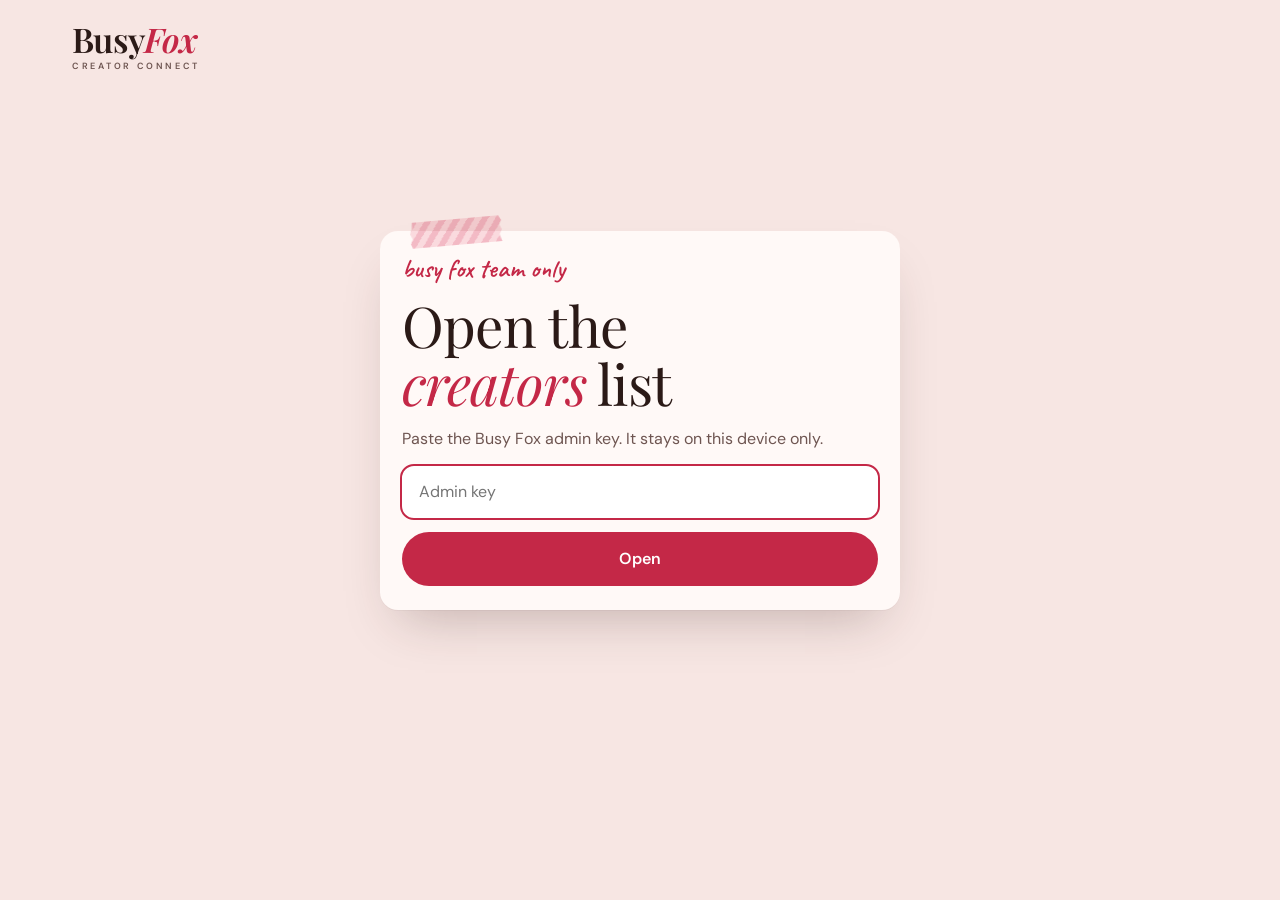
==== commit d3a9359a: "Dashboard redesign (90-day plan hero, type scale, calendar), motion system, visit notes and the team" ====
--- a/admin/index.html
+++ b/admin/index.html
@@ -15,6 +15,7 @@
 <link rel="stylesheet" href="../assets/autodm.css">
 <link rel="stylesheet" href="../assets/planner.css">
 <link rel="stylesheet" href="../assets/fun.css">
+<link rel="stylesheet" href="../assets/visits.css">
 <style>
 .top { display: flex; flex-wrap: wrap; align-items: flex-end; justify-content: space-between; gap: 16px 24px; margin: 18px 0 26px; }
 .top h1 { font-size: clamp(40px, 5vw, 64px); }
@@ -116,6 +117,7 @@
 <script src="../assets/config.js"></script>
 <script src="../assets/autodm.js"></script>
 <script src="../assets/fun.js"></script>
+<script src="../assets/visits.js"></script>
 <script src="../assets/planner.js"></script>
 <script>
 (function () {
@@ -170,7 +172,7 @@
 				(a.can_post ? '<span class="tag post">Can post</span>' : '<span class="tag">Read-only</span>') +
 				(a.can_dm ? '<span class="tag dm">Auto-DM ready</span>' : '') +
 				(a.followers_count != null ? '<span class="tag">' + Number(a.followers_count).toLocaleString('en-IN') + ' followers</span>' : '') +
-				'<span class="tag">Since ' + fmtDate(a.connected_at) + '</span>' + (a.ref ? '<span class="tag">Link: ' + esc(a.ref) + '</span>' : '');
+				'<span class="tag">Since ' + fmtDate(a.connected_at) + '</span>' + (a.seen ? '<span class="tag">Opened dashboard ' + (a.seen.me || 0) + '× · report ' + (a.seen.report || 0) + '× · last ' + fmtDate(a.seen.last) + '</span>' : '<span class="tag">Not opened yet</span>') + (a.ref ? '<span class="tag">Link: ' + esc(a.ref) + '</span>' : '');
 			var picks = a.prefs ? (
 				row('Formats', chips(p.formats)) + row('Topics', chips(p.topics)) + row('Posts / week', text(p.posts_per_week)) +
 				row('Camera', text(LABEL[p.face] || p.face)) + row('Languages', chips(p.languages)) + row('Goal', text(p.goal)) +
@@ -184,6 +186,7 @@
 				'<div class="picks">' + picks + '</div>' +
 				'<div class="acts">' + (a.report ? '<a class="btn red" href="' + esc(a.report.url) + '" target="_blank" rel="noopener">Open report</a><button class="btn line" data-copy="' + esc(a.report.url) + '" data-msg="Report link copied" type="button">Copy report link</button>' : '<span class="none">No report yet</span>') +
 					'<button class="btn line" data-plan="' + esc(a.username) + '" type="button">Content plan</button>' +
+					'<button class="btn line" data-visits="' + esc(a.username) + '" type="button">Visits</button>' +
 					'<button class="btn line" data-dm="' + esc(a.username) + '" type="button">Auto-DM</button>' +
 					'<button class="btn line" data-portal="' + esc(a.username) + '" type="button">Copy her dashboard link</button>' +
 				'</div></article>';
@@ -255,11 +258,22 @@
 			}
 		});
 	}
+	function openVisits(who) {
+		var q = '?id=' + encodeURIComponent(who);
+		$('dm').innerHTML = '<button class="x" type="button" data-dmclose aria-label="Close">×</button><p class="hand">who opened it, from where, for how long</p><h2>Visits for <em>@' + esc(who) + '</em></h2><div class="dm-stack" id="dmMount"></div>';
+		$('dmBack').classList.add('on');
+		window.Visits.mount($('dmMount'), {
+			who: who, toast: toast,
+			load: function () { return api('/admin/visits' + q); },
+			clearTeam: function () { return api('/admin/visits-clear' + q, {method: 'POST'}); }
+		});
+	}
 	function closeDm() { $('dmBack').classList.remove('on'); $('dm').innerHTML = ''; }
 	document.addEventListener('click', function (e) {
-		var t = e.target.closest('[data-dm],[data-dmclose],[data-portal],[data-plan]');
+		var t = e.target.closest('[data-dm],[data-dmclose],[data-portal],[data-plan],[data-visits]');
 		if (!t) { if (e.target === $('dmBack')) closeDm(); return; }
 		if (t.hasAttribute('data-plan')) return openPlan(t.getAttribute('data-plan'));
+		if (t.hasAttribute('data-visits')) return openVisits(t.getAttribute('data-visits'));
 		if (t.hasAttribute('data-dm')) return openDm(t.getAttribute('data-dm'));
 		if (t.hasAttribute('data-dmclose')) return closeDm();
 		if (t.hasAttribute('data-portal')) {
--- a/assets/autodm.css
+++ b/assets/autodm.css
@@ -1,39 +1,41 @@
 /* Auto-DM campaign manager (assets/autodm.js), shared by admin/ and me/ */
 .adm-box { background: var(--card); border-radius: 16px; padding: 18px; display: flex; flex-direction: column; gap: 12px; box-shadow: var(--soft); }
-.adm-box h3 { font-family: var(--serif); font-weight: 400; font-size: 23px; line-height: 1.15; }
+.adm-box h3 { font-family: var(--serif); font-weight: 400; font-size: var(--t-h3, 24px); line-height: 1.12; letter-spacing: -.012em; }
+.adm-box .btn.small { height: 46px; padding: 0 20px; font-size: 14.5px; }
 .adm-head { display: flex; align-items: center; justify-content: space-between; gap: 12px; flex-wrap: wrap; }
-.adm-l { font-size: 12px; letter-spacing: .08em; text-transform: uppercase; font-weight: 600; color: var(--hint); margin-top: 4px; }
+.adm-l { font-size: 12.5px; line-height: 1.3; letter-spacing: .1em; text-transform: uppercase; font-weight: 600; color: var(--hint); margin-top: 4px; }
 .adm-l span { text-transform: none; letter-spacing: 0; font-weight: 400; }
 .adm-box input[type=text], .adm-box input[type=url], .adm-box textarea { width: 100%; border: 1px solid var(--field-line); background: var(--field); border-radius: 12px; padding: 12px 14px; font: 400 16px var(--sans); color: var(--ink); }
 .adm-box textarea { min-height: 92px; resize: vertical; line-height: 1.45; }
 .adm-box input:focus, .adm-box textarea:focus { outline: 2px solid var(--cherry); border-color: transparent; }
 .adm-seg { display: flex; flex-wrap: wrap; gap: 8px; }
-.adm-seg button { min-height: 40px; padding: 0 15px; border-radius: 999px; border: 0; background: var(--field); box-shadow: inset 0 0 0 1.5px var(--field-line); font: 600 14px var(--sans); color: var(--ink); cursor: pointer; }
+.adm-seg button { min-height: 44px; padding: 0 15px; border-radius: 999px; border: 0; background: var(--field); box-shadow: inset 0 0 0 1.5px var(--field-line); font: 600 14px var(--sans); color: var(--ink); cursor: pointer; }
 .adm-seg button.on { background: var(--cherry); color: #fff; box-shadow: none; }
-.adm-posts { display: grid; grid-template-columns: repeat(auto-fill, minmax(92px, 1fr)); gap: 8px; max-height: 300px; overflow-y: auto; padding: 3px; }
-.adm-posts button { position: relative; aspect-ratio: 1; border: 0; border-radius: 10px; overflow: hidden; padding: 0; cursor: pointer; background: var(--pink-soft); color: var(--warm); font: 600 11px var(--sans); }
+.adm-posts { display: grid; grid-template-columns: repeat(auto-fill, minmax(98px, 1fr)); gap: 8px; max-height: 300px; overflow-y: auto; padding: 3px; }
+.adm-posts button { position: relative; aspect-ratio: 1; border: 0; border-radius: 10px; overflow: hidden; padding: 0; cursor: pointer; background: var(--pink-soft); color: var(--warm); font: 600 12.5px var(--sans); }
 .adm-posts img { width: 100%; height: 100%; object-fit: cover; display: block; }
 .adm-posts button.on { outline: 3px solid var(--cherry); outline-offset: 1px; }
-.adm-posts small { position: absolute; left: 4px; bottom: 4px; background: rgba(0,0,0,.62); color: #fff; border-radius: 6px; padding: 1px 6px; font-size: 10.5px; }
+.adm-posts small { position: absolute; left: 4px; bottom: 4px; background: rgba(0,0,0,.62); color: #fff; border-radius: 6px; padding: 2px 6px; font-size: 12.5px; letter-spacing: -.01em; line-height: 1.2; }
 .adm-row { display: flex; flex-wrap: wrap; gap: 10px; margin-top: 4px; }
 .adm-camp { display: grid; grid-template-columns: 56px minmax(0, 1fr); gap: 10px 12px; align-items: center; border-top: 1px solid var(--line); padding-top: 12px; }
 .adm-camp:first-of-type { border-top: 0; padding-top: 0; }
-.adm-th { width: 56px; height: 56px; border-radius: 10px; overflow: hidden; background: var(--pink-soft); display: grid; place-items: center; font-size: 10.5px; font-weight: 700; color: var(--cherry); text-align: center; line-height: 1.15; }
+.adm-th { width: 56px; height: 56px; border-radius: 10px; overflow: hidden; background: var(--pink-soft); display: grid; place-items: center; font-size: 12.5px; font-weight: 700; color: var(--cherry); text-align: center; line-height: 1.1; }
 .adm-th img { width: 100%; height: 100%; object-fit: cover; }
-.adm-ct p { font-size: 14.5px; overflow-wrap: anywhere; }
-.adm-ct small { display: block; color: var(--warm); font-size: 12.5px; margin-top: 2px; overflow-wrap: anywhere; }
+.adm-ct p { font-size: 15px; line-height: 1.4; overflow-wrap: anywhere; }
+.adm-ct small { display: block; color: var(--warm); font-size: 13px; margin-top: 2px; overflow-wrap: anywhere; }
 .adm-dot { display: inline-block; width: 8px; height: 8px; border-radius: 50%; background: var(--hint); margin-right: 6px; vertical-align: 1px; }
 .adm-dot.on { background: #2E7D4F; }
 .adm-cb { grid-column: 2; display: flex; flex-wrap: wrap; gap: 6px; }
-.adm-cb .btn { height: 36px; padding: 0 13px; font-size: 13px; }
+.adm-cb .btn { height: 44px; padding: 0 16px; font-size: 14px; }
 @media (min-width: 640px) { .adm-camp { grid-template-columns: 56px minmax(0, 1fr) auto; } .adm-cb { grid-column: auto; } }
 .adm-log { list-style: none; margin: 0; padding: 0; display: grid; gap: 10px; font-size: 14px; }
 .adm-log li { display: grid; grid-template-columns: minmax(0, 1fr); gap: 2px; border-top: 1px solid var(--line); padding-top: 9px; }
 .adm-log li:first-child { border-top: 0; padding-top: 0; }
 @media (min-width: 640px) { .adm-log li { grid-template-columns: 128px minmax(0, 1fr); gap: 12px; } }
-.adm-log small { display: block; color: var(--warm); font-size: 12.5px; overflow-wrap: anywhere; }
+.adm-log small { display: block; color: var(--warm); font-size: 13px; overflow-wrap: anywhere; }
 .adm-when { color: var(--hint); font-size: 13px; }
 .adm-ok { color: #2E7D4F; font-weight: 700; } .adm-err { color: var(--cherry); font-weight: 700; } .adm-skip { color: var(--warm); font-weight: 700; }
-.adm-warn { background: var(--butter); border-radius: 14px; padding: 14px 16px; font-size: 14.5px; line-height: 1.5; display: grid; gap: 10px; }
-.adm-none { color: var(--hint); font-size: 14.5px; }
-.adm-fine { color: var(--hint); font-size: 12.5px; line-height: 1.5; }
+.adm-warn { background: var(--card); box-shadow: inset 5px 0 0 var(--butter-deep), var(--soft, none); color: var(--warm); border-radius: 16px; padding: 16px 18px 18px 20px; font-size: 15px; line-height: 1.5; display: grid; gap: 10px; }
+.adm-warn b { color: var(--ink); }
+.adm-none { color: var(--warm); font-size: 15px; line-height: 1.5; }
+.adm-fine { color: var(--hint); font-size: 13px; line-height: 1.5; border-top: 1px solid var(--line); padding-top: 12px; }
--- a/assets/planner.css
+++ b/assets/planner.css
@@ -1,151 +1,365 @@
 /* Content plan (assets/planner.js), shared by me/ and admin/. Uses the Strawberry Mocha tokens from cc.css. */
-.pl { display: grid; gap: 18px; min-width: 0; --ok: #2E7D4F; --wait: #B7860B; }
+
+/* One type scale for the dashboards (me/, the planner, the auto-DM panel, the sheets).
+   Playfair = display + numbers. DM Sans = reading. Caveat = small hand notes only. */
+:root {
+	--t-display: clamp(46px, 7.2vw, 76px);  /* the greeting */
+	--t-h2: clamp(32px, 4.2vw, 46px);       /* section heading */
+	--t-h3: clamp(23px, 2.5vw, 28px);       /* card / sheet heading */
+	--t-num: clamp(30px, 5vw, 54px);        /* stat numbers */
+	--t-body: 16px;                         /* reading text, 1.55 */
+	--t-small: 14.5px;                      /* supporting text, 1.45 */
+	--t-fine: 13px;                         /* fine print, 1.5 */
+	--t-label: 12.5px;                      /* uppercase, letter-spaced labels */
+	--t-hand: 22px;                         /* Caveat hand notes */
+	--cut: 5px 6px 0 var(--cocoa);          /* hard paper-cut shadow */
+}
+.pl-lab { display: block; font: 700 var(--t-label)/1.25 var(--sans); letter-spacing: .1em; text-transform: uppercase; color: var(--warm); }
+
+.pl h3, .pl-sheet h3, .pl-from, .pl-wkh b, .pl-empty b { font-variant-numeric: lining-nums; }
+.pl { display: grid; gap: 20px; min-width: 0; --ok: #2E7D4F; --wait: #B7860B; }
 .pl-none { color: var(--hint); font-size: 15px; line-height: 1.5; }
-.pl-fine { color: var(--hint); font-size: 13px; line-height: 1.5; }
-.pl-h { font-size: 13px; font-weight: 700; color: var(--warm); margin-top: 6px; }
-.pl-warn { background: var(--butter); border-radius: 14px; padding: 13px 16px; font-size: 14.5px; line-height: 1.5; }
-.pl-warn a { font-weight: 700; white-space: nowrap; }
+.pl-fine { color: var(--hint); font-size: var(--t-fine); line-height: 1.5; }
+.pl-h { font: 700 var(--t-label)/1.25 var(--sans); letter-spacing: .1em; text-transform: uppercase; color: var(--warm); margin-top: 8px; }
 .pl-acts { display: flex; flex-wrap: wrap; gap: 10px; }
 .pl-acts .btn { height: 46px; padding: 0 20px; font-size: 14.5px; }
+
+/* auto-posting is off: a paper note with a label, one line and a real button */
+.pl-warn { display: grid; grid-template-columns: minmax(0, 1fr); gap: 12px; align-items: center; background: var(--card); border-radius: 16px; padding: 14px 16px 16px 18px; box-shadow: inset 5px 0 0 var(--butter-deep), var(--soft); font-size: var(--t-small); line-height: 1.45; color: var(--warm); }
+.pl-warn .pl-lab { color: var(--ink); margin-bottom: 4px; }
+.pl-warn .btn { justify-self: start; height: 44px; padding: 0 18px; font-size: 14.5px; }
+@media (min-width: 620px) { .pl-warn { grid-template-columns: minmax(0, 1fr) auto; gap: 18px; } .pl-warn .btn { justify-self: end; } }
 
 /* status colours: dot in the calendar, tag in the list (the tag always carries the words too) */
 .pl i.s-idea { background: #C9B3AE; } .pl i.s-review, .pl i.s-due { background: var(--butter-deep); } .pl i.s-changes, .pl i.s-failed, .pl i.s-missed { background: var(--cherry); }
 .pl i.s-approved, .pl i.s-posting { background: var(--ok); } .pl i.s-posted { background: var(--cocoa); }
-.pl-tag { flex: 0 0 auto; font-size: 12px; font-weight: 700; line-height: 1.2; padding: 5px 10px; border-radius: 999px; background: var(--tint); color: var(--warm); white-space: nowrap; }
+.pl-tag { flex: 0 0 auto; font-size: 12.5px; font-weight: 700; line-height: 1.2; padding: 6px 11px; border-radius: 999px; background: var(--tint); color: var(--warm); white-space: nowrap; }
 .pl-tag.s-review, .pl-tag.s-due { background: var(--butter); color: #5B4300; }
 .pl-tag.s-changes, .pl-tag.s-failed, .pl-tag.s-missed { background: var(--pink-soft); color: var(--cherry-dark); }
 .pl-tag.s-approved, .pl-tag.s-posting { background: #DCEFE3; color: #1F6B41; }
 .pl-tag.s-posted { background: var(--cocoa); color: var(--cream); }
 
-.pl-needs { background: var(--card); border-radius: 18px; padding: 16px 16px 8px; box-shadow: var(--lift); border-left: 5px solid var(--butter-deep); }
-.pl-needs .pl-h { margin: 0 0 4px; color: var(--ink); font-size: 15px; }
-
+.pl-needs { background: var(--card); border-radius: 18px; padding: 16px 16px 8px 20px; box-shadow: inset 5px 0 0 var(--cherry), var(--lift); }
+.pl-needs .pl-h { margin: 0 0 4px; color: var(--cherry-dark); text-transform: none; letter-spacing: -.01em; font: 400 22px/1.2 var(--serif); }
+
+/* ---------- the 90-day plan: the main action on the page ----------
+   .pl-hero (butter paper, hard cut shadow, washi tape)
+     button.pl-ninety[data-a=ideas]   label, big number, headline, one line, the cherry button
+     .pl-peek > button.pl-pk[data-a=useidea]   the next ideas, each tappable straight into "pick a date" */
+.pl-hero { position: relative; background: var(--butter); border-radius: 22px; box-shadow: var(--cut); margin: 8px 6px 6px 0; }
+.pl-hero > .tape { top: -13px; left: 26px; --w: 96px; --r: -4deg; }
+.pl-ninety { position: relative; width: 100%; display: grid; grid-template-columns: minmax(0, 1fr) auto; gap: 12px 10px; align-items: start; text-align: left; border: 0; cursor: pointer; background: transparent; color: var(--ink); border-radius: 22px; padding: 28px 20px 20px; font: inherit; }
+.pl-ninety > * { grid-column: 1 / -1; }
+.pl-ninety > .pl-lab { grid-column: 1; color: var(--cocoa); align-self: center; }
+.pl-ninety > .pl-start { grid-column: 2; justify-self: end; font-size: var(--t-hand); transform: rotate(-4deg); margin: -6px 2px 0 0; }
+.pl-big { display: grid; grid-template-columns: auto minmax(0, 1fr); gap: 0 14px; align-items: center; }
+.pl-n { font: 400 clamp(76px, 19vw, 112px)/.82 var(--serif); letter-spacing: -.04em; color: var(--cherry); font-variant-numeric: lining-nums; padding-bottom: .06em; }
+.pl-nt { font: 400 clamp(26px, 6.4vw, 38px)/1.06 var(--serif); letter-spacing: -.018em; text-wrap: balance; }
+.pl-nt { padding-bottom: .1em; }
+/* the words that matter are written by hand, with a pink marker stroke behind them */
+.pl-nt em { position: relative; isolation: isolate; display: inline-block; white-space: nowrap; font: 700 1.5em/.74 var(--hand); font-style: normal; letter-spacing: 0; color: var(--cherry); padding: 0 .1em; margin: 0 -.02em; vertical-align: -.04em; }
+.pl-mark { position: absolute; z-index: -1; left: -5%; top: -8%; width: 110%; height: 104%; overflow: visible; pointer-events: none; }
+.pl-mark path { fill: none; stroke: var(--pink); stroke-width: 9; stroke-linecap: round; stroke-linejoin: round; }
+.pl-hero.done .pl-nt em { color: var(--cocoa); }
+.pl-empty { position: relative; }
+.pl-emptyart { position: absolute; right: 16px; top: -21px; width: 72px; padding: 0 6px; background: var(--paper); line-height: 0; pointer-events: none; }
+.pl-emptyart svg { display: block; width: 100%; overflow: visible; }
+.pl-emptyart .trail { fill: none; stroke: var(--pink-deep); stroke-width: 1.800; stroke-linecap: round; stroke-dasharray: 3 4; }
+.pl-emptyart .pp { fill: var(--cherry); transform-box: fill-box; transform-origin: 30% 60%; }
+.pl-emptyart .fold { fill: var(--cherry-dark); }
+.pl-ninety small { font-size: 15px; line-height: 1.45; color: #5B4300; max-width: 34em; }
+.pl-cta { display: flex; align-items: center; justify-content: center; gap: 10px; min-height: 54px; padding: 0 26px; border-radius: 999px; background: var(--cherry); color: #fff; font: 600 16px var(--sans); letter-spacing: -.005em; margin-top: 4px; }
+.pl-cta i { display: grid; place-items: center; width: 20px; height: 20px; font-style: normal; }
+.pl-cta svg, .pl-go svg { width: 20px; height: 20px; display: block; }
+.pl-ninety:hover .pl-cta { background: var(--cherry-dark); }
+.pl-ninety:focus-visible { outline-offset: -4px; border-radius: 22px; }
+.pl-peek { display: grid; gap: 8px; padding: 2px 12px 14px; }
+.pl-peek .pl-lab { color: var(--cocoa); padding: 0 8px 2px; }
+.pl-peek .pl-lab span { font-weight: 500; letter-spacing: 0; text-transform: none; color: #5B4300; margin-left: 6px; }
+.pl-pk { width: 100%; display: grid; grid-template-columns: 50px minmax(0, 1fr) 36px; gap: 12px; align-items: center; text-align: left; min-height: 72px; padding: 10px 12px 10px 10px; border: 0; border-radius: 14px; background: var(--card); color: var(--ink); font: inherit; cursor: pointer; }
+.pl-pkd { width: 50px; height: 52px; border-radius: 10px; background: var(--pink-soft); display: grid; align-content: center; justify-items: center; gap: 1px; }
+.pl-pkd b { font: 500 23px/1 var(--serif); color: var(--cherry-dark); font-variant-numeric: lining-nums; }
+.pl-pkd i { font: 700 var(--t-label)/1 var(--sans); font-style: normal; letter-spacing: .06em; text-transform: uppercase; color: var(--warm); }
+.pl-go { width: 36px; height: 36px; border-radius: 50%; background: var(--cocoa); color: var(--cream); display: grid; place-items: center; }
+.pl-pk .pl-rt b { -webkit-line-clamp: 3; }
+.pl-pk:hover { background: #fff; }
+.pl-pk:hover .pl-go { background: var(--cherry); }
+.pl-hero.done .pl-n { color: var(--cocoa); }
+@media (min-width: 620px) {
+	.pl-hero { margin-right: 8px; }
+	.pl-ninety { padding: 32px 28px 22px; grid-template-columns: minmax(0, 1fr) auto; }
+	.pl-ninety > .pl-big { grid-column: 1 / -1; }
+	.pl-ninety > small { grid-column: 1; align-self: center; }
+	.pl-ninety > .pl-cta { grid-column: 2; grid-row: 3; margin-top: 0; }
+	.pl-peek { grid-template-columns: repeat(3, minmax(0, 1fr)); padding: 4px 18px 18px; gap: 10px; }
+	.pl-peek .pl-lab { grid-column: 1 / -1; }
+	.pl-pk { grid-template-columns: 50px minmax(0, 1fr); align-items: start; padding: 12px; }
+	.pl-pk .pl-go { display: none; }
+	.pl-pk .pl-rt b { -webkit-line-clamp: 3; }
+}
+
+/* ---------- calendar ---------- */
 .pl-cal { background: var(--card); border-radius: 18px; padding: 18px 16px 14px; box-shadow: var(--soft); }
-.pl-calhd { display: flex; align-items: center; justify-content: space-between; gap: 10px; margin-bottom: 12px; }
-.pl-calhd h3 { font-size: clamp(22px, 2.6vw, 28px); }
-.pl-nav { width: 44px; height: 44px; border-radius: 50%; border: 0; background: var(--tint); color: var(--ink); font: 400 24px/1 var(--serif); cursor: pointer; }
+.pl-calhd { display: flex; align-items: center; justify-content: space-between; gap: 10px; margin-bottom: 14px; }
+.pl-calt { text-align: center; display: grid; gap: 4px; }
+.pl-calhd h3 { font-size: clamp(26px, 3vw, 34px); line-height: 1.05; letter-spacing: -.015em; }
+.pl-calhd h3 em { font-variant-numeric: lining-nums; }
+.pl-calsub { font: 700 var(--t-label)/1.2 var(--sans); letter-spacing: .1em; text-transform: uppercase; color: var(--hint); }
+.pl-nav { flex: 0 0 auto; width: 44px; height: 44px; border-radius: 50%; border: 0; background: var(--tint); color: var(--ink); font: 400 24px/1 var(--serif); cursor: pointer; }
 .pl-nav:hover { background: var(--pink-soft); }
-.pl-grid { display: grid; grid-template-columns: repeat(7, minmax(0, 1fr)); gap: 4px; }
-.pl-dow { text-align: center; font-size: 12px; font-weight: 700; color: var(--hint); padding-bottom: 4px; }
+.pl-grid { display: grid; grid-template-columns: repeat(7, minmax(0, 1fr)); gap: 5px; }
+.pl-dow { text-align: center; font: 700 var(--t-label)/1 var(--sans); letter-spacing: .1em; text-transform: uppercase; color: var(--hint); padding-bottom: 6px; }
 .pl-dow i { font-style: normal; }
-.pl-cell { aspect-ratio: 1; min-height: 44px; border: 0; border-radius: 12px; background: transparent; color: var(--ink); font: 500 14.5px var(--sans); display: flex; flex-direction: column; align-items: center; justify-content: center; gap: 4px; padding: 0; cursor: pointer; font-variant-numeric: tabular-nums; }
+/* every day is a small paper tile, 4:5 like a post; the date sits top-left in the serif */
+.pl-cell { position: relative; overflow: hidden; aspect-ratio: 4 / 5; min-height: 44px; border: 0; border-radius: 10px; background: transparent; color: var(--ink); font: 500 17px/1 var(--serif); font-variant-numeric: lining-nums; display: flex; flex-direction: column; align-items: flex-start; justify-content: space-between; gap: 4px; padding: 7px 8px; cursor: pointer; }
 .pl-cell b { font-weight: 500; }
 .pl-cell.off { cursor: default; }
-.pl-cell.has { background: var(--tint); }
-.pl-cell.has b { font-weight: 700; }
+.pl-cell.past { color: var(--hint); cursor: default; }
+.pl-cell.past.has { cursor: pointer; }
+.pl-cell.past:not(.has) { box-shadow: inset 0 0 0 1px var(--line); }
+.pl-cell.free, .pl-cell.today { background: var(--tint); }
+.pl-cell.has { background: var(--pink-soft); color: var(--ink); }
+.pl-cell.has b { font-weight: 600; }
 .pl-cell.today { box-shadow: inset 0 0 0 2px var(--cherry); }
-.pl-cell:hover:not(.off) { background: var(--pink-soft); }
+.pl-cell.today b { color: var(--cherry); font-weight: 600; }
+.pl-cell.free:hover, .pl-cell.today:hover { background: var(--pink-soft); }
 .pl-cell .pl-dots { display: flex; gap: 3px; height: 7px; }
 .pl-cell .pl-dots i { width: 7px; height: 7px; border-radius: 50%; }
-/* a day with a reel or photo: the picture fills the cell, the date sits on a small cream chip */
-.pl-cell { position: relative; overflow: hidden; aspect-ratio: 4 / 5; }
-.pl-cell.pic { justify-content: space-between; align-items: flex-start; padding: 4px; background: var(--pink-soft); }
+/* a day with a reel or photo: the picture fills the tile, the date sits on a small cream chip */
+.pl-cell.pic { padding: 4px; background: var(--pink-soft); }
 .pl-shot { position: absolute; inset: 0; display: block; }
 .pl-shot img, .pl-shot video { width: 100%; height: 100%; object-fit: cover; display: block; pointer-events: none; }
-.pl-cell.pic b { position: relative; min-width: 22px; padding: 2px 5px; border-radius: 7px; background: var(--card); font-size: 12.5px; font-weight: 700; line-height: 1.3; text-align: center; }
+.pl-cell.pic b { position: relative; min-width: 24px; padding: 3px 6px 4px; border-radius: 7px; background: var(--card); color: var(--ink); font-size: 14px; font-weight: 600; line-height: 1.1; text-align: center; }
 .pl-cell.pic .pl-dots { position: relative; padding: 3px 4px; border-radius: 999px; background: var(--card); height: auto; }
 .pl-cell.pic .pl-dots:empty { display: none; }
-.pl-cell.pic em { position: absolute; right: 4px; top: 4px; min-width: 20px; padding: 2px 5px; border-radius: 7px; background: var(--cocoa); color: var(--cream); font: 700 11.5px/1.3 var(--sans); text-align: center; }
-.pl-cell.pic:hover { background: var(--pink-soft); }
+.pl-cell.pic em { position: absolute; right: 4px; top: 4px; min-width: 22px; padding: 3px 5px 4px; border-radius: 7px; background: var(--cocoa); color: var(--cream); font: 700 12.5px/1.1 var(--sans); font-style: normal; text-align: center; }
 .pl-cell.pic:hover .pl-shot { opacity: .88; }
 .pl-cell.pic.today { box-shadow: 0 0 0 2px var(--cherry); }
+.pl-cell.pic.today b { background: var(--cherry); color: #fff; }
 .pl-th video { width: 100%; height: 100%; object-fit: cover; display: block; }
 a.pl-row { text-decoration: none; }
-.pl-key { display: flex; flex-wrap: wrap; gap: 6px 16px; margin-top: 12px; font-size: 12.5px; color: var(--warm); }
+.pl-calft { display: flex; flex-wrap: wrap; align-items: center; justify-content: space-between; gap: 6px 16px; margin-top: 14px; padding-top: 12px; border-top: 1px solid var(--line); }
+.pl-key { display: flex; flex-wrap: wrap; gap: 6px 14px; font-size: var(--t-fine); color: var(--warm); }
+.pl-key:empty { display: none; }
 .pl-key span { display: inline-flex; align-items: center; gap: 6px; }
 .pl-key i { width: 8px; height: 8px; border-radius: 50%; }
-@media (max-width: 480px) { .pl-dow i { display: none; } .pl-cal { padding: 16px 10px 12px; } .pl-grid { gap: 2px; } }
-
-
-.pl-agenda { display: grid; gap: 14px; }
+.pl-tip { font-size: var(--t-fine); color: var(--hint); }
+@media (max-width: 480px) {
+	.pl-dow i { display: none; } .pl-dow { letter-spacing: 0; }
+	.pl-cal { padding: 16px 10px 12px; } .pl-grid { gap: 3px; }
+	.pl-cell { padding: 5px 6px; font-size: 15px; border-radius: 9px; }
+	.pl-cell.pic { padding: 3px; }
+	.pl-cell.pic b { min-width: 20px; padding: 2px 4px 3px; font-size: 13px; border-radius: 6px; }
+	.pl-cell.pic em { right: 3px; top: 3px; min-width: 19px; padding: 2px 4px 3px; border-radius: 6px; }
+}
+
+/* ---------- the month's posts ---------- */
+.pl-list { display: grid; gap: 12px; margin-top: 8px; }
+.pl-listhd { display: flex; flex-wrap: wrap; align-items: center; justify-content: space-between; gap: 10px 16px; }
+.pl-listhd h3 { font-size: var(--t-h3); line-height: 1.1; }
+.pl-empty { border: 2px dashed var(--pink-deep); border-radius: 16px; padding: 18px 18px 20px; display: grid; gap: 4px; }
+.pl-empty b { font: 400 20px/1.2 var(--serif); letter-spacing: -.01em; }
+.pl-empty p { color: var(--warm); font-size: var(--t-small); line-height: 1.5; max-width: 38em; }
+.pl-agenda { display: grid; gap: 16px; }
 .pl-day { display: grid; gap: 2px; scroll-margin-top: 90px; }
-.pl-dl { font-family: var(--hand); font-size: 22px; font-weight: 600; color: var(--cherry); line-height: 1.1; }
-.pl-row { width: 100%; display: grid; grid-template-columns: 52px minmax(0, 1fr); gap: 4px 12px; align-items: center; text-align: left; border: 0; background: transparent; padding: 10px 0; border-top: 1px solid var(--line); cursor: pointer; color: var(--ink); font: inherit; }
+.pl-dl { font: 700 var(--t-label)/1.2 var(--sans); letter-spacing: .1em; text-transform: uppercase; color: var(--cherry); padding-bottom: 2px; }
+.pl-row { width: 100%; display: grid; grid-template-columns: 56px minmax(0, 1fr); gap: 4px 12px; align-items: center; text-align: left; border: 0; background: transparent; padding: 10px 0; border-top: 1px solid var(--line); cursor: pointer; color: var(--ink); font: inherit; }
 .pl-day .pl-row:first-of-type, .pl-needs .pl-row:first-of-type { border-top: 0; }
 .pl-row .pl-tag { grid-column: 2; justify-self: start; }
-@media (min-width: 560px) { .pl-row { grid-template-columns: 52px minmax(0, 1fr) auto; } .pl-row .pl-tag { grid-column: auto; justify-self: end; } }
-.pl-th { width: 52px; height: 52px; border-radius: 10px; overflow: hidden; background: var(--pink-soft); display: grid; place-items: center; font-size: 11px; font-weight: 700; color: var(--cherry); }
+@media (min-width: 560px) { .pl-row { grid-template-columns: 56px minmax(0, 1fr) auto; } .pl-row .pl-tag { grid-column: auto; justify-self: end; } }
+.pl-th { width: 56px; height: 56px; border-radius: 10px; overflow: hidden; background: var(--pink-soft); display: grid; place-items: center; font-size: 12.5px; font-weight: 700; color: var(--cherry); }
 .pl-th img { width: 100%; height: 100%; object-fit: cover; display: block; }
-.pl-rt { min-width: 0; display: grid; gap: 2px; }
-.pl-rt b { font-weight: 600; font-size: 15px; line-height: 1.3; display: -webkit-box; -webkit-line-clamp: 2; -webkit-box-orient: vertical; overflow: hidden; overflow-wrap: anywhere; }
-.pl-rt small { color: var(--warm); font-size: 13px; line-height: 1.35; }
+.pl-rt { min-width: 0; display: grid; gap: 3px; }
+.pl-rt b { font-weight: 600; font-size: 15.5px; line-height: 1.3; display: -webkit-box; -webkit-line-clamp: 2; -webkit-box-orient: vertical; overflow: hidden; overflow-wrap: anywhere; }
+.pl-rt small { color: var(--warm); font-size: var(--t-fine); line-height: 1.35; }
 .pl-row:hover b { color: var(--cherry); }
 
+/* ---------- Monday report ---------- */
 .pl-box { background: var(--card); border-radius: 18px; padding: 22px 20px; box-shadow: var(--soft); display: grid; gap: 12px; }
-.pl-box h3 { font-size: clamp(22px, 2.6vw, 28px); }
+.pl-box h3 { font-size: var(--t-h3); line-height: 1.12; }
+.pl-box .hand { font-size: var(--t-hand); }
 .pl-tiles { display: grid; grid-template-columns: repeat(3, minmax(0, 1fr)); gap: 8px; }
-.pl-tiles div { background: var(--tint); border-radius: 12px; padding: 12px; display: grid; gap: 2px; min-width: 0; }
-.pl-tiles b { font: 400 clamp(22px, 4vw, 30px)/1.1 var(--serif); font-variant-numeric: lining-nums; }
-.pl-tiles span { font-size: 12.5px; color: var(--warm); line-height: 1.3; }
+.pl-tiles div { background: var(--tint); border-radius: 12px; padding: 12px; display: grid; gap: 4px; min-width: 0; }
+.pl-tiles b { font: 400 clamp(26px, 4.4vw, 36px)/1 var(--serif); letter-spacing: -.02em; font-variant-numeric: lining-nums; }
+.pl-tiles span { font-size: var(--t-fine); color: var(--warm); line-height: 1.3; }
 .pl-best { display: grid; grid-template-columns: 64px minmax(0, 1fr); gap: 12px; align-items: center; text-decoration: none; background: var(--tint); border-radius: 12px; padding: 10px; }
 .pl-best.noimg { grid-template-columns: minmax(0, 1fr); }
 .pl-best img { width: 64px; height: 64px; object-fit: cover; border-radius: 8px; display: block; }
 .pl-best span { display: grid; gap: 2px; min-width: 0; }
-.pl-best b { font-size: 14.5px; font-weight: 600; line-height: 1.3; overflow: hidden; text-overflow: ellipsis; white-space: nowrap; }
-.pl-best small { font-size: 12.5px; color: var(--warm); }
-.pl-next { list-style: none; margin: 0; padding: 0; display: grid; gap: 8px; font-size: 14.5px; line-height: 1.4; }
-.pl-next span { display: block; font-size: 12.5px; color: var(--hint); }
+.pl-best b { font-size: 15px; font-weight: 600; line-height: 1.3; overflow: hidden; text-overflow: ellipsis; white-space: nowrap; }
+.pl-best small { font-size: var(--t-fine); color: var(--warm); }
+.pl-next { list-style: none; margin: 0; padding: 0; display: grid; gap: 8px; font-size: var(--t-small); line-height: 1.4; }
+.pl-next span { display: block; font-size: var(--t-fine); color: var(--hint); }
 .pl-note { font-size: 15px; line-height: 1.55; white-space: pre-wrap; }
 
-/* a post opened, and the add / edit form */
+/* ---------- a post opened, and the add / edit form ---------- */
 html.pl-lock { overflow: hidden; }
-.pl-back { position: fixed; inset: 0; z-index: 60; background: rgba(42, 23, 23, .42); display: none; overflow-y: auto; padding: 24px 12px; overscroll-behavior: contain; }
+.pl-back { position: fixed; inset: 0; z-index: 60; background: rgba(42, 23, 23, .5); display: none; overflow-y: auto; padding: 24px 12px; overscroll-behavior: contain; }
 .pl-back.on { display: block; }
 .pl-sheet { position: relative; max-width: 560px; margin: 0 auto; background: var(--card); border-radius: 22px; padding: 26px 22px 24px; box-shadow: var(--lift); display: grid; gap: 12px; justify-items: start; }
 .pl-sheet > * { min-width: 0; max-width: 100%; }
-.pl-sheet h3 { font-size: clamp(22px, 2.8vw, 28px); line-height: 1.15; padding-right: 40px; overflow-wrap: anywhere; }
-.pl-x { position: absolute; top: 12px; right: 12px; width: 44px; height: 44px; border-radius: 50%; border: 0; background: var(--tint); color: var(--ink); font-size: 22px; line-height: 1; cursor: pointer; }
-.pl-when { font-family: var(--hand); font-size: 24px; font-weight: 600; color: var(--cherry); line-height: 1.1; padding-right: 48px; }
-.pl-when span { font: 600 12px var(--sans); color: var(--hint); }
+.pl-sheet h3 { font-size: clamp(26px, 3vw, 32px); line-height: 1.1; letter-spacing: -.015em; padding-right: 44px; overflow-wrap: anywhere; }
+.pl-sheet > .hand { font-size: var(--t-hand); padding-right: 48px; margin-bottom: -8px; }
+.pl-x { position: absolute; top: 12px; right: 12px; width: 44px; height: 44px; border-radius: 50%; border: 0; background: var(--tint); color: var(--ink); font-size: 22px; line-height: 1; cursor: pointer; z-index: 3; }
+.pl-x:hover { background: var(--pink-soft); }
+.pl-when { font: 700 var(--t-label)/1.3 var(--sans); letter-spacing: .1em; text-transform: uppercase; color: var(--cherry); padding-right: 48px; }
+.pl-when span { color: var(--hint); }
 .pl-media { width: 100%; background: var(--cocoa); border-radius: 14px; overflow: hidden; display: flex; }
 .pl-media.many { overflow-x: auto; scroll-snap-type: x mandatory; gap: 4px; }
 .pl-media > * { flex: 0 0 100%; width: 100%; max-height: 62vh; object-fit: contain; display: block; scroll-snap-align: center; }
-.pl-nofile { width: 100%; background: var(--tint); border-radius: 14px; padding: 26px 16px; text-align: center; color: var(--hint); font-size: 14.5px; }
-.pl-cap { white-space: pre-wrap; overflow-wrap: anywhere; font-size: 15px; line-height: 1.55; }
-.pl-meta { font-size: 13px; color: var(--warm); }
+.pl-nofile { width: 100%; background: var(--tint); border-radius: 14px; padding: 26px 16px; text-align: center; color: var(--hint); font-size: var(--t-small); }
+.pl-cap { white-space: pre-wrap; overflow-wrap: anywhere; font-size: 15.5px; line-height: 1.55; }
+.pl-meta { font-size: var(--t-fine); color: var(--warm); }
 .pl-err { background: var(--pink-soft); color: var(--cherry-dark); border-radius: 12px; padding: 10px 14px; font-size: 14px; line-height: 1.45; }
 .pl-link { font-weight: 700; color: var(--cherry); }
-.pl-notes { list-style: none; margin: 0; padding: 0; display: grid; gap: 6px; font-size: 14.5px; line-height: 1.45; }
+.pl-notes { list-style: none; margin: 0; padding: 0; display: grid; gap: 6px; font-size: var(--t-small); line-height: 1.45; }
 .pl-notes b { font-weight: 700; margin-right: 4px; }
 .pl-sheet .pl-acts { margin-top: 4px; }
 .pl-sheet .pl-acts + .pl-acts { border-top: 1px dashed var(--line); padding-top: 12px; width: 100%; }
 
 .pl-form { justify-items: stretch; }
-.pl-l { font-size: 13px; font-weight: 700; color: var(--warm); margin-top: 6px; }
+.pl-l { font: 700 var(--t-label)/1.25 var(--sans); letter-spacing: .1em; text-transform: uppercase; color: var(--warm); margin-top: 10px; }
 .pl-form input[type=text], .pl-form input[type=date], .pl-form input[type=time], .pl-form textarea, .pl-box textarea, .pl-sheet textarea { width: 100%; border: 1px solid var(--field-line); background: var(--field); border-radius: 12px; padding: 12px 14px; font: 400 16px var(--sans); color: var(--ink); min-height: 48px; }
 .pl-form textarea, .pl-box textarea, .pl-sheet textarea { resize: vertical; line-height: 1.45; }
 .pl-form input:focus, .pl textarea:focus, .pl-sheet textarea:focus { outline: 2px solid var(--cherry); border-color: transparent; }
 .pl-two { display: grid; grid-template-columns: repeat(2, minmax(0, 1fr)); gap: 10px; }
-.pl-two > div { display: grid; gap: 6px; }
-.pl-two .pl-l { margin-top: 6px; }
+.pl-two > div { display: grid; grid-template-columns: minmax(0, 1fr); gap: 12px; min-width: 0; }
+.pl-two input { min-width: 0; -webkit-appearance: none; appearance: none; }
+.pl-two .pl-l { margin-top: 10px; }
 .pl-seg { display: flex; flex-wrap: wrap; gap: 8px; }
-.pl-seg button { min-height: 44px; padding: 0 16px; border-radius: 999px; border: 0; background: var(--field); box-shadow: inset 0 0 0 1.5px var(--field-line); font: 600 14px var(--sans); color: var(--ink); cursor: pointer; }
+.pl-seg button { min-height: 44px; padding: 0 16px; border-radius: 999px; border: 0; background: var(--field); box-shadow: inset 0 0 0 1.5px var(--field-line); font: 600 14.5px var(--sans); color: var(--ink); cursor: pointer; }
 .pl-seg button.on { background: var(--cherry); color: #fff; box-shadow: none; }
 .pl-files { list-style: none; margin: 0; padding: 0; display: grid; gap: 6px; font-size: 14px; }
-.pl-files li { display: flex; align-items: center; justify-content: space-between; gap: 10px; background: var(--tint); border-radius: 10px; padding: 4px 4px 4px 12px; overflow-wrap: anywhere; }
-.pl-files button { flex: 0 0 auto; width: 40px; height: 40px; border: 0; background: transparent; font-size: 20px; color: var(--warm); cursor: pointer; }
+.pl-files li { display: flex; align-items: center; justify-content: space-between; gap: 10px; background: var(--tint); border-radius: 10px; padding: 0 0 0 12px; overflow-wrap: anywhere; }
+.pl-files button { flex: 0 0 auto; width: 44px; height: 44px; border: 0; background: transparent; font-size: 20px; color: var(--warm); cursor: pointer; }
 .pl-pick { justify-self: start; cursor: pointer; }
-.pl-linkb { border: 0; background: none; padding: 0; font: inherit; color: var(--cherry); font-weight: 700; text-decoration: underline; cursor: pointer; }
+.pl-linkb { border: 0; background: none; padding: 0; font: inherit; color: var(--cherry); font-weight: 700; text-decoration: underline; text-underline-offset: 3px; cursor: pointer; }
+.pl-form > .pl-linkb { justify-self: start; min-height: 44px; font-size: var(--t-small); text-align: left; }
 .pl-prog { position: relative; background: var(--tint); border-radius: 10px; overflow: hidden; padding: 12px 14px; font-size: 14px; }
 .pl-prog i { position: absolute; inset: 0; background: var(--pink); transform-origin: left; transform: scaleX(var(--p, 0)); transition: transform .2s ease-out; }
 .pl-prog span { position: relative; }
+.pl-form .pl-acts { margin-top: 10px; }
+.pl-form .pl-acts .btn.red { height: 52px; padding: 0 30px; font-size: 16px; }
 @media (prefers-reduced-motion: reduce) { .pl-prog i { transition: none; } }
 
-/* motion: days with posts pop in one after another, pictures drift slowly, today's ring breathes */
+/* a day with a story wears a story ring */
+.pl-cell.st::before { content: ''; position: absolute; inset: 0; z-index: 1; border-radius: 10px; border: 2.5px dashed var(--cherry); box-shadow: inset 0 0 0 2.5px var(--card); pointer-events: none; }
+.pl-cell.pic b, .pl-cell.pic .pl-dots, .pl-cell.pic em { z-index: 2; }
+.pl-key i.s-story { background: transparent; border: 1.5px dashed var(--cherry); border-radius: 3px; }
+div.pl-row { cursor: default; }
+.pl-row.st .pl-th { box-shadow: 0 0 0 2px var(--card), 0 0 0 4px var(--cherry); border-radius: 50%; }
+
+/* the 90-day plan opened: every idea, week by week */
+.pl-ideas { max-width: 640px; justify-items: stretch; }
+.pl-wk { display: grid; gap: 0; margin-top: 14px; }
+.pl-wkh { display: flex; flex-wrap: wrap; align-items: baseline; gap: 4px 12px; padding-bottom: 8px; border-bottom: 2px solid var(--ink); }
+.pl-wkh span { font: 700 var(--t-label)/1.2 var(--sans); letter-spacing: .1em; text-transform: uppercase; color: var(--cherry); white-space: nowrap; }
+.pl-wkh b { font: 400 21px/1.2 var(--serif); letter-spacing: -.01em; }
+.pl-idea { display: grid; grid-template-columns: minmax(0, 1fr) auto; gap: 10px 14px; align-items: center; padding: 14px 0; border-top: 1px solid var(--line); }
+.pl-wk .pl-idea:first-of-type { border-top: 0; }
+.pl-idea .pl-rt { gap: 5px; }
+.pl-idea .pl-rt b { -webkit-line-clamp: 4; font-size: 16px; line-height: 1.35; }
+.pl-idea.used .pl-rt b { color: var(--warm); font-weight: 500; }
+.pl-idea .pl-tag { border: 0; cursor: pointer; font-family: inherit; min-height: 44px; padding: 0 14px; }
+.pl-idea .btn.small { height: 44px; padding: 0 18px; font-size: 14.5px; white-space: nowrap; }
+.pl-from { background: var(--butter); color: var(--ink); border-radius: 14px; padding: 14px 16px 15px; font: 400 19px/1.3 var(--serif); letter-spacing: -.005em; overflow-wrap: anywhere; }
+.pl-from .pl-lab { color: #5B4300; margin-bottom: 6px; }
+/* on a phone: the idea on top, its details and the button share the line below */
+@media (max-width: 480px) { .pl-idea { gap: 8px 12px; } .pl-idea .pl-rt { display: contents; } .pl-idea .pl-rt b { grid-column: 1 / -1; } .pl-idea > button { align-self: end; } }
+
+/* ================= motion (assets/fun.js → Fun.planner plays each entrance once and keeps the loops asleep off screen) =================
+   Only transform, opacity and stroke-dashoffset move. --el = ms of an entrance already played when a redraw lands in the middle of it. */
 @media (prefers-reduced-motion: no-preference) {
-	.pl-fresh .pl-cell.has { animation: pl-pop .55s cubic-bezier(.2, .9, .3, 1.35) both; animation-delay: calc(var(--i, 0) * 55ms); }
+	/* held, unseen, until scrolled to */
+	.pl-hero.fun-hold, .pl-peek.fun-hold .pl-pk, .pl-cal.fun-hold .pl-cell { opacity: 0; }
+	@media print { .pl-hero.fun-hold, .pl-peek.fun-hold .pl-pk, .pl-cal.fun-hold .pl-cell { opacity: 1; } }
+
+	/* ---- the 90-day card: lands with weight, the number counts and pops, the marker draws, the note wiggles in, the slips are dealt ---- */
+	.pl-hero { transform-origin: 50% 100%; }
+	.pl-hero.pl-land { animation: pl-land .72s cubic-bezier(.3, 0, .2, 1) calc(0ms - var(--el, 0ms)) both; }
+	@keyframes pl-land {
+		0% { opacity: 0; transform: translateY(-38px) rotate(-2.600deg) scale(1.03); animation-timing-function: cubic-bezier(.6, 0, .9, .5); }
+		52% { opacity: 1; transform: translateY(5px) rotate(.5deg) scale(1.006, .98); animation-timing-function: ease-out; }
+		76% { transform: translateY(-2px) rotate(-.15deg) scale(1); }
+		100% { opacity: 1; transform: none; }
+	}
+	.pl-n { transform-origin: 40% 85%; }
+	.pl-hero:not(.done) .pl-n { animation: pl-hop 12s ease-in-out 8s infinite; }
+	.pl-hero.pl-land .pl-n { animation: pl-npop .55s cubic-bezier(.3, 1.5, .5, 1) calc(1280ms - var(--el, 0ms)) backwards, pl-hop 12s ease-in-out 9s infinite; }
+	@keyframes pl-npop { 0% { transform: scale(1); } 35% { transform: scale(1.14) rotate(-2.500deg); } 100% { transform: none; } }
+	@keyframes pl-hop { 0%, 5.500%, 100% { transform: none; } 1.800% { transform: translateY(-5px) rotate(-1.500deg); } 3.600% { transform: translateY(1px) scale(1.02, .97); } }
+	.pl-land .pl-mark path { stroke-dasharray: 1 2; animation: pl-draw .6s cubic-bezier(.45, .1, .3, 1) calc(1500ms - var(--el, 0ms)) both; }
+	@keyframes pl-draw { from { stroke-dashoffset: 1.05; } to { stroke-dashoffset: 0; } }
+	.pl-ninety > .pl-start { transform-origin: 60% 100%; animation: pl-note 6s ease-in-out 3.500s infinite; }
+	.pl-land .pl-ninety > .pl-start { animation: pl-notein .5s cubic-bezier(.3, 1.6, .5, 1) calc(1950ms - var(--el, 0ms)) both, pl-note 6s ease-in-out 6s infinite; }
+	@keyframes pl-notein { from { opacity: 0; transform: rotate(-18deg) scale(.4); } to { opacity: 1; transform: rotate(-4deg); } }
+	@keyframes pl-note { 0%, 14%, 100% { transform: rotate(-4deg); } 3% { transform: rotate(-12deg) scale(1.1); } 6.500% { transform: rotate(3deg) scale(1.1); } 10% { transform: rotate(-7deg) scale(1.03); } }
+	/* the tape lifts at one corner now and then; it only "settles" when the card lands */
+	.pl-hero > .tape { transform-origin: 12% 50%; animation: pl-flutter 5.500s ease-in-out 1.500s infinite alternate; }
+	.pl-hero.pl-land > .tape { animation: settle .8s cubic-bezier(.22, .9, .3, 1) calc(520ms - var(--el, 0ms)) both, pl-flutter 5.500s ease-in-out 2.500s infinite alternate; }
+	@keyframes pl-flutter { 0%, 55% { transform: rotate(var(--r, -5deg)); } 100% { transform: rotate(calc(var(--r, -5deg) + 2.400deg)) skewX(-4deg); } }
+	/* the arrow in the button: two nudges, then rest */
+	.pl-cta i { animation: pl-nudge 4.800s ease-in-out 1.200s infinite; }
+	@keyframes pl-nudge { 0%, 26%, 100% { transform: translateX(0); } 7% { transform: translateX(6px); } 14% { transform: translateX(0); } 20% { transform: translateX(4px); } }
+	.pl-peek.pl-dealt .pl-pk { animation: pl-dealin .5s cubic-bezier(.2, .9, .3, 1.3) calc(var(--w, 0ms) + var(--i, 0) * 120ms - var(--el, 0ms)) both; }
+	@keyframes pl-dealin { from { opacity: 0; transform: translate(-22px, -12px) rotate(-6deg); } to { opacity: 1; transform: none; } }
+	.pl-hero.fun-off > .tape, .pl-hero.fun-off .pl-start, .pl-hero.fun-off .pl-cta i, .pl-hero.fun-off .pl-n { animation-play-state: paused; }
+
+	/* ---- calendar: the days are dealt out on first sight and on a month change; pictures that arrive later pop in ---- */
+	.pl-cal.pl-deal .pl-cell:not(.off) { animation: pl-dealc .4s cubic-bezier(.2, .9, .3, 1.25) calc(var(--k, 0) * 17ms - var(--el, 0ms)) both; }
+	@keyframes pl-dealc { from { opacity: 0; transform: translateY(-12px) rotate(-5deg) scale(.88); } to { opacity: 1; transform: none; } }
+	.pl-cal.pl-next .pl-calt, .pl-cal.pl-prev .pl-calt { animation: pl-turn .4s cubic-bezier(.2, .9, .3, 1.2) both; }
+	.pl-cal.pl-prev .pl-calt { --from: -16px; }
+	@keyframes pl-turn { from { opacity: 0; transform: translateX(var(--from, 16px)); } to { opacity: 1; transform: none; } }
+	@keyframes pl-mon { from { opacity: 0; transform: translateY(8px); } to { opacity: 1; transform: none; } }
+	.pl-cal.pl-fresh:not(.pl-deal):not(.fun-hold) .pl-cell.has { animation: pl-pop .55s cubic-bezier(.2, .9, .3, 1.35) both; animation-delay: calc(var(--i, 0) * 55ms); }
 	@keyframes pl-pop { from { opacity: 0; transform: scale(.6) rotate(-6deg); } to { opacity: 1; transform: none; } }
-	.pl-shot img, .pl-shot video { animation: pl-drift 9s ease-in-out calc(var(--i, 0) * -1.3s) infinite alternate; }
+	.pl-shot img, .pl-shot video { animation: pl-drift 9s ease-in-out calc(var(--i, 0) * -1.300s) infinite alternate; }
 	@keyframes pl-drift { from { transform: scale(1.02) translateY(0); } to { transform: scale(1.16) translateY(-3%); } }
-	.pl-cell { transition: transform .2s cubic-bezier(.3, 1.6, .5, 1); }
-	.pl-cell.has:hover { transform: scale(1.06) rotate(-2deg); z-index: 2; }
-	.pl-cell.today::after { content: ''; position: absolute; inset: 0; border-radius: 12px; box-shadow: inset 0 0 0 2px var(--cherry); animation: pl-breathe 2.200s ease-in-out infinite; pointer-events: none; }
+	.pl-cell.today::after { content: ''; position: absolute; inset: 0; border-radius: 10px; box-shadow: inset 0 0 0 2px var(--cherry); animation: pl-breathe 2.200s ease-in-out infinite; pointer-events: none; }
 	@keyframes pl-breathe { 0%, 100% { opacity: 1; } 50% { opacity: .25; } }
 	.pl-dots i { animation: pl-dot 1.800s ease-in-out infinite; }
 	.pl-dots i:nth-child(2) { animation-delay: .2s; } .pl-dots i:nth-child(3) { animation-delay: .4s; } .pl-dots i:nth-child(4) { animation-delay: .6s; }
 	@keyframes pl-dot { 0%, 100% { transform: translateY(0); } 50% { transform: translateY(-2px); } }
-	.pl-row .pl-th { transition: transform .2s cubic-bezier(.3, 1.6, .5, 1); }
-	.pl-row:hover .pl-th { transform: rotate(-4deg) scale(1.08); }
-	.pl-sheet { animation: pl-rise .35s cubic-bezier(.2, .9, .3, 1.1); }
-	@keyframes pl-rise { from { opacity: 0; transform: translateY(24px); } to { opacity: 1; transform: none; } }
+	.pl-cal.fun-off .pl-shot img, .pl-cal.fun-off .pl-shot video, .pl-cal.fun-off .pl-cell.today::after, .pl-cal.fun-off .pl-dots i { animation-play-state: paused; }
+
+	/* ---- empty month: a paper plane perched on the dashed edge, redrawn on threes, its trail marching slowly ---- */
+	.pl-emptyart .pp { animation: pl-perch 1.800s step-end infinite; }
+	@keyframes pl-perch { 0% { transform: none; } 33% { transform: translate(1px, -1.500px) rotate(-3deg); } 66% { transform: translate(-.5px, .5px) rotate(2deg); } }
+	.pl-emptyart .trail { animation: pl-trail 2.400s linear infinite; }
+	@keyframes pl-trail { to { stroke-dashoffset: -14; } }
+
+	/* ---- sheets: a sheet of paper slid up onto the desk, once, when it opens ---- */
+	.pl-back.pl-open { animation: pl-dim .25s ease both; }
+	@keyframes pl-dim { from { opacity: 0; } to { opacity: 1; } }
+	.pl-open .pl-sheet { transform-origin: 50% 100%; animation: pl-rise .46s cubic-bezier(.2, .9, .3, 1.12) both; }
+	@keyframes pl-rise { from { opacity: 0; transform: translateY(44px) rotate(1.600deg) scale(.985); } to { opacity: 1; transform: none; } }
+	.pl-open .pl-wk { animation: pl-mon .4s ease .16s both; }
+	.pl-open .pl-wk ~ .pl-wk { animation-delay: .24s; } .pl-open .pl-wk ~ .pl-wk ~ .pl-wk { animation-delay: .32s; }
+	/* the idea she picked is stuck onto the form like a sticker */
+	.pl-open .pl-from { animation: pl-stick .5s cubic-bezier(.3, 0, .3, 1) .24s both; }
+	@keyframes pl-stick { 0% { opacity: 0; transform: scale(1.16) rotate(-5deg); } 50% { opacity: 1; transform: scale(.975) rotate(.8deg); } 75% { transform: scale(1.01) rotate(-.2deg); } 100% { opacity: 1; transform: none; } }
+
+	/* ---- touch: squash under the finger, spring back ---- */
+	.pl-pk, .pl-cell, .pl-nav, .pl-x, .pl-cta, .pl-go, .pl-idea .pl-tag, .pl-row .pl-th { transition: transform .26s cubic-bezier(.3, 1.6, .5, 1), background-color .15s; }
+	.pl-pk:active { transform: scale(.975, .94); transition-duration: .07s; }
+	.pl-pk:active .pl-go { transform: translateX(4px); background: var(--cherry); }
+	.pl-ninety:active .pl-cta { transform: scale(.965, .92); transition-duration: .07s; }
+	.pl-cell.has:active, .pl-cell.free:active, .pl-cell.today:active { transform: scale(.88); transition-duration: .07s; }
+	.pl-nav:active, .pl-x:active { transform: scale(.84); transition-duration: .07s; }
+	.pl-nav[data-a=next]:active { transform: translateX(4px) scale(.88); } .pl-nav[data-a=prev]:active { transform: translateX(-4px) scale(.88); }
+	.pl-row:active .pl-th { transform: scale(.92) rotate(-3deg); }
+	.pl-idea .pl-tag:active { transform: scale(.94); }
+	@media (hover: hover) {
+		.pl-cell.has:hover { transform: scale(1.06) rotate(-2deg); z-index: 2; }
+		.pl-cell.has:active { transform: scale(.92); }
+		.pl-row:hover .pl-th { transform: rotate(-4deg) scale(1.08); }
+		.pl-pk:hover { transform: translateY(-2px) rotate(-.6deg); }
+		.pl-pk:hover .pl-go { transform: translateX(3px); }
+		.pl-pk:active { transform: scale(.975, .94); }
+		.pl-ninety:hover .pl-cta { transform: translateY(-2px); }
+		.pl-ninety:active .pl-cta { transform: scale(.965, .92); }
+		.pl-nav:hover { transform: scale(1.08); }
+		.pl-nav:active { transform: scale(.84); }
+	}
 }
--- a/assets/fun.css
+++ b/assets/fun.css
@@ -1,63 +1,163 @@
 /* Busy Fox Creator Connect: the playful layer for the dashboards (me/ and admin/).
-   Paper-cut doodles that bob, a scrolling tape line, cards that drop in, numbers that count up, paper confetti.
-   Flat shapes only; everything stops for people who ask for reduced motion. */
+   A stop-motion scrapbook: paper-cut doodles that each do one small thing, a tape line that scrolls, a page that
+   assembles itself once, paper confetti with weight. Flat shapes only. Only transform, opacity and stroke-dashoffset move.
+   Everything is inside prefers-reduced-motion: no-preference; without it the page is complete and still. */
 .fun-host { position: relative; }
-.fun-doodles { position: absolute; inset: -10px 0 -10px 46%; pointer-events: none; z-index: 0; }
+.fun-doodles { position: absolute; inset: -10px 0 -10px 58%; pointer-events: none; z-index: 0; }
 .fun-host > :not(.fun-doodles) { position: relative; z-index: 1; }
 .fun-doodles svg { position: absolute; width: var(--s, 34px); height: var(--s, 34px); left: var(--x); top: var(--y); overflow: visible; }
-.fun-doodles svg > * { transform-box: fill-box; transform-origin: center; }
+.fun-doodles svg * { transform-box: fill-box; transform-origin: center; }
+.fun-doodles .arm { transform-origin: 0 100%; }
+.fun-doodles .d-plane, .fun-doodles .flash { display: none; } /* the plane and the camera flash only exist in motion */
 .fun-doodles.side { inset: -8px auto -8px 100%; width: 240px; margin-left: 18px; }
 @media (max-width: 900px) { .fun-doodles.side { display: none; } }
-@media (max-width: 700px) { .fun-doodles { inset: -6px 0 -6px 62%; } .fun-doodles svg { --s: 24px !important; } .fun-doodles .wide { display: none; } }
+/* on a phone the doodles sit in the empty corner beside the logo, never on the name or the handle */
+@media (max-width: 700px) {
+	.fun-doodles { inset: -64px 0 auto 58%; height: 58px; }
+	.fun-doodles svg { --s: 26px !important; }
+	.fun-doodles .wide { display: none !important; }
+	.fun-doodles .d-clap { --x: 66% !important; --y: 30% !important; } .fun-doodles .d-heart { --x: 4% !important; --y: 40% !important; } .fun-doodles .d-twinkle { --x: 32% !important; --y: 0% !important; --s: 34px !important; }
+}
 
-.fun-tick { grid-column: 1 / -1; overflow: hidden; background: var(--cocoa); color: var(--cream); border-radius: 14px; padding: 9px 0 10px; transform: rotate(-.6deg); }
+/* the scrolling line is a strip of pink washi tape laid across the page */
+.fun-tick { grid-column: 1 / -1; overflow: hidden; background: var(--pink); color: var(--cocoa); padding: 10px 0 11px; transform: rotate(-.8deg); clip-path: polygon(0 0, 100% 0, calc(100% - 7px) 25%, 100% 50%, calc(100% - 7px) 75%, 100% 100%, 0 100%, 7px 75%, 0 50%, 7px 25%); }
+@media (max-width: 480px) { .fun-tick { margin-inline: -20px; clip-path: none; } }
 .fun-tick div { display: flex; width: max-content; }
-.fun-tick span { display: inline-flex; align-items: center; gap: 18px; padding-right: 18px; font: 600 23px/1 var(--hand); white-space: nowrap; }
-.fun-tick svg { width: 15px; height: 15px; flex: 0 0 auto; }
-.fun-tick i { font-style: normal; color: var(--pink); }
+.fun-tick span { display: inline-flex; align-items: center; gap: 20px; padding-right: 20px; font: italic 500 19px/1 var(--serif); letter-spacing: -.005em; white-space: nowrap; }
+.fun-tick svg { width: 13px; height: 13px; flex: 0 0 auto; }
+.fun-tick svg g { fill: var(--cocoa); }
+.fun-tick i { font-style: italic; color: var(--cherry-dark); }
+
+/* a small scribble after each section's hand note */
+.fun-scrib { display: inline-block; width: 38px; height: 13px; margin-left: 8px; vertical-align: .08em; overflow: visible; }
+.fun-scrib path { fill: none; stroke: currentColor; stroke-width: 2; stroke-linecap: round; stroke-linejoin: round; }
 
 .fun-conf { position: fixed; left: 0; top: 0; width: 0; height: 0; z-index: 90; pointer-events: none; }
-.fun-conf i { position: absolute; width: 9px; height: 13px; border-radius: 2px; background: var(--c); opacity: 0; }
+.fun-conf i { position: absolute; left: 0; top: 0; display: block; }
+.fun-conf i i i { left: -5px; top: -7px; width: 10px; height: 14px; border-radius: 1.5px; background: var(--c); }
+.fun-conf .sq { width: 10px; height: 10px; top: -5px; }
+.fun-conf .dot { width: 9px; height: 9px; top: -4px; border-radius: 50%; }
+.fun-conf .tri { width: 13px; height: 12px; left: -6px; top: -6px; border-radius: 0; clip-path: polygon(50% 0, 100% 100%, 0 100%); }
+.fun-conf .rib { width: 5px; height: 28px; left: -2px; top: -14px; border-radius: 2px; }
+.fun-sp { position: absolute; width: 0; height: 0; z-index: 5; pointer-events: none; }
+.fun-sp i { position: absolute; left: 0; top: 0; display: block; margin: -6px 0 0 -6px; opacity: 0; }
+.fun-sp svg { display: block; width: 100%; height: 100%; }
+.fun-sp b { display: block; width: 50%; height: 50%; margin: 25%; border-radius: 50%; }
 
 @media (prefers-reduced-motion: no-preference) {
-	/* doodles: each one bobs, turns or wobbles on its own slow loop */
-	.fun-doodles .bob > * { animation: fun-bob var(--t, 5s) ease-in-out var(--d, 0s) infinite alternate; }
-	.fun-doodles .turn > * { animation: fun-turn var(--t, 14s) linear infinite; }
-	.fun-doodles .wob > * { animation: fun-wob var(--t, 3.4s) ease-in-out var(--d, 0s) infinite alternate; }
-	.fun-doodles .beat > * { animation: fun-beat 1.9s ease-in-out infinite; }
-	@keyframes fun-bob { from { transform: translateY(-7px) rotate(-6deg); } to { transform: translateY(7px) rotate(7deg); } }
-	@keyframes fun-turn { to { transform: rotate(360deg); } }
-	@keyframes fun-wob { from { transform: rotate(-13deg) scale(.94); } to { transform: rotate(11deg) scale(1.06); } }
-	@keyframes fun-beat { 0%, 100% { transform: scale(1) rotate(-8deg); } 14% { transform: scale(1.2) rotate(-8deg); } 28% { transform: scale(1) rotate(-8deg); } 42% { transform: scale(1.14) rotate(-8deg); } 60% { transform: scale(1) rotate(-8deg); } }
+	/* ---- motion graphics: the doodles. Each is redrawn on threes (a slow "boil") and has one act of its own, on its own clock ---- */
+	.fun-doodles svg { animation: fun-popin .45s cubic-bezier(.3, 1.5, .5, 1) calc(.95s + var(--n, 0) * .13s) both, fun-boil 1.5s step-end calc(1.8s + var(--n, 0) * .37s) infinite; }
+	@keyframes fun-popin { from { opacity: 0; transform: scale(.3) rotate(-25deg); } to { opacity: 1; transform: none; } }
+	@keyframes fun-boil { 0% { transform: rotate(0deg); } 33% { transform: rotate(2.5deg) translate(.6px, -.6px); } 66% { transform: rotate(-2deg) translate(-.5px, .5px); } }
+	/* heart: two thumps, then rest */
+	.d-heart path { animation: fun-beat 3.4s ease-in-out 2.2s infinite; }
+	@keyframes fun-beat { 0%, 30%, 100% { transform: scale(1); } 6% { transform: scale(1.22); } 13% { transform: scale(.98); } 20% { transform: scale(1.14); } }
+	/* stars: twinkle one after another */
+	.d-twinkle .tw { animation: fun-twinkle 4.2s ease-in-out calc(2.6s + var(--n) * .45s) infinite; }
+	@keyframes fun-twinkle { 0%, 26%, 100% { transform: scale(1) rotate(0deg); } 9% { transform: scale(.25) rotate(45deg); } 18% { transform: scale(1.18) rotate(0deg); } }
+	/* clapper: the arm lifts, then claps shut */
+	.d-clap .arm { animation: fun-clap 5.6s linear 3.4s infinite; }
+	@keyframes fun-clap { 0%, 62%, 100% { transform: rotate(0deg); } 80% { transform: rotate(-26deg); animation-timing-function: cubic-bezier(.7, 0, 1, .4); } 84% { transform: rotate(0deg); } 87% { transform: rotate(-5deg); } 90% { transform: rotate(0deg); } }
+	/* camera: the button goes down, the lens blinks, a flash pops */
+	.d-cam .shut { animation: fun-press 7.4s ease-in-out 4.6s infinite; }
+	.d-cam .lens { animation: fun-lens 7.4s ease-in-out 4.6s infinite; }
+	.fun-doodles .d-cam .flash { display: inline; transform: scale(0); animation: fun-flash 7.4s ease-out 4.6s infinite; }
+	@keyframes fun-press { 0%, 3%, 9%, 100% { transform: translateY(0); } 5% { transform: translateY(2.4px); } }
+	@keyframes fun-lens { 0%, 4%, 12%, 100% { transform: scale(1); } 7% { transform: scale(.45); } }
+	@keyframes fun-flash { 0%, 4% { transform: scale(0) rotate(0deg); } 7% { transform: scale(1.3) rotate(20deg); } 13%, 100% { transform: scale(0) rotate(45deg); } }
+	/* squiggle: draws itself, rests, is drawn away */
+	.d-squig .pen { stroke-dasharray: 1 2; animation: fun-pen 9s cubic-bezier(.5, .1, .3, 1) 1.6s infinite both; }
+	@keyframes fun-pen { 0% { stroke-dashoffset: 1.05; } 12%, 80% { stroke-dashoffset: 0; } 92%, 100% { stroke-dashoffset: -1.05; } }
+	/* paper plane: crosses the corner on a wavy path every so often */
+	.fun-doodles .d-plane { display: block; --run: 340px; animation: none; }
+	.fun-doodles.side .d-plane { --run: 190px; }
+	.d-plane .fly { animation: fun-fly 16s linear 6s infinite both; }
+	@keyframes fun-fly {
+		0% { opacity: 0; transform: translate(-34px, 12px) rotate(10deg); }
+		2% { opacity: 1; }
+		9% { transform: translate(calc(var(--run) * .28), -14px) rotate(-10deg); }
+		17% { transform: translate(calc(var(--run) * .58), 8px) rotate(12deg); }
+		25% { opacity: 1; transform: translate(calc(var(--run) * .92), -16px) rotate(-12deg); }
+		28%, 100% { opacity: 0; transform: translate(calc(var(--run) + 26px), -28px) rotate(-14deg); }
+	}
 
-	.fun-tick div { animation: fun-slide 26s linear infinite; }
+	.fun-tick div { animation: fun-slide 30s linear infinite; }
 	@keyframes fun-slide { to { transform: translateX(-50%); } }
 
-	/* the profile photo: a dashed ring that keeps turning, and a small wave hello */
-	.fun-ring { position: relative; overflow: visible !important; animation: fun-hello 1.1s ease-in-out .5s 2; }
+	/* the profile photo: a dashed ring that turns in small ticks, like stop-motion */
+	.fun-ring { position: relative; overflow: visible !important; }
 	.fun-ring img, .fun-ring > span { border-radius: 50%; }
-	.fun-ring::after { content: ''; position: absolute; inset: -11px; border-radius: 50%; border: 2.5px dashed var(--cherry); animation: fun-turn 18s linear infinite; }
+	.fun-ring::after { content: ''; position: absolute; inset: -10px; border-radius: 50%; border: 2.500px dashed var(--cherry); animation: fun-turn 30s steps(60) infinite; }
+	@keyframes fun-turn { to { transform: rotate(360deg); } }
 	@keyframes fun-hello { 0%, 100% { transform: rotate(0); } 25% { transform: rotate(-9deg); } 75% { transform: rotate(9deg); } }
 
-	/* things arrive: a small drop, one after another */
-	.fun-in { animation: fun-drop .7s cubic-bezier(.2, .9, .3, 1.2) both; animation-delay: calc(var(--i, 0) * 90ms); }
+	/* asleep while off screen */
+	.fun-off.fun-doodles svg, .fun-off.fun-doodles svg *, .fun-off.fun-tick div, .fun-off.fun-ring::after { animation-play-state: paused; }
+
+	/* ---- choreography: the page assembles itself once (Fun.intro adds .fun-go) ---- */
+	.fun-go .hello .pic { animation: fun-photo .6s cubic-bezier(.3, 1.45, .5, 1) both, fun-hello 1s ease-in-out 1s 1; }
+	.fun-go .fun-ring::after { animation: fun-fade .5s ease .5s both, fun-turn 30s steps(60) infinite; }
+	.fun-go .hello .hand { animation: fun-note .5s cubic-bezier(.3, 1.4, .5, 1) .2s both; transform-origin: 0 100%; }
+	.fun-go .hello h1 .hi, .fun-go .hello h1 .fun-word { display: inline-block; animation: fun-letter .55s cubic-bezier(.2, .9, .3, 1.3) .32s both; }
+	.fun-go .hello h1 .fun-word { animation-delay: .44s; }
+	.fun-split span { display: inline-block; animation: fun-letter .5s cubic-bezier(.2, .9, .3, 1.35) calc(.44s + var(--i) * 40ms) both; }
+	.fun-go .hello #handle { animation: fun-up .5s ease .85s both; }
+	.fun-go .fun-tick { animation: fun-tapein .7s cubic-bezier(.2, .9, .3, 1.08) 1.05s both; }
+	.fun-go .sec.fun-seen:not(.fun-show) { --sw: 1.15s; }
+	.fun-go .sec.fun-seen:not(.fun-show) > .hd, .fun-go .sec.fun-seen:not(.fun-show) > .sub, .fun-go .sec.fun-seen:not(.fun-show) > .pick, .fun-go .sec.fun-seen:not(.fun-show) > .rep { animation: fun-up .5s ease var(--sw) both; }
+	.fun-go .sec.fun-seen:not(.fun-show) > .sub, .fun-go .sec.fun-seen:not(.fun-show) > .pick, .fun-go .sec.fun-seen:not(.fun-show) > .rep { animation-delay: calc(var(--sw) + .1s); }
+	@keyframes fun-photo { from { opacity: 0; transform: scale(.4) rotate(-14deg); } to { opacity: 1; transform: none; } }
+	@keyframes fun-fade { from { opacity: 0; } to { opacity: 1; } }
+	@keyframes fun-note { from { opacity: 0; transform: translateX(-12px) rotate(-7deg); } to { opacity: 1; transform: none; } }
+	@keyframes fun-letter { from { opacity: 0; transform: translateY(.42em) rotate(9deg); } to { opacity: 1; transform: none; } }
+	@keyframes fun-up { from { opacity: 0; transform: translateY(12px); } to { opacity: 1; transform: none; } }
+	@keyframes fun-tapein { from { transform: translateX(-104%) rotate(-.8deg); } to { transform: translateX(0) rotate(-.8deg); } }
+
+	/* things arrive: a small drop with weight, one after another */
+	.fun-in { animation: fun-drop .7s cubic-bezier(.2, .9, .3, 1.2) both; animation-delay: calc(var(--w, 0ms) + var(--i, 0) * 90ms); }
+	@keyframes fun-drop { from { opacity: 0; transform: translateY(-20px) rotate(-2.5deg) scale(.96); } 60% { opacity: 1; transform: translateY(3px) rotate(.4deg) scale(1, .985); } to { opacity: 1; transform: none; } }
+	/* sections rise when scrolled to; their scribble draws itself; the chips pop one by one */
 	.fun-wait { opacity: 0; transform: translateY(22px); }
-	.fun-show { opacity: 1; transform: none; transition: opacity .6s ease, transform .7s cubic-bezier(.2, .8, .3, 1); }
-	@keyframes fun-drop { from { opacity: 0; transform: translateY(18px) rotate(-1.5deg) scale(.97); } to { opacity: 1; transform: none; } }
+	@media print { .fun-wait, .stamp.fun-arm { opacity: 1 !important; transform: none !important; } }
+	.fun-show { opacity: 1; transform: none; transition: opacity .6s ease, transform .7s cubic-bezier(.2, .8, .3, 1); --sw: .15s; }
+	.fun-wait .fun-scrib path { stroke-dasharray: 1 2; stroke-dashoffset: 1.05; }
+	.fun-seen .fun-scrib path { stroke-dasharray: 1 2; animation: fun-draw .7s cubic-bezier(.5, .1, .3, 1) calc(var(--sw, 0s) + .35s) both; }
+	@keyframes fun-draw { from { stroke-dashoffset: 1.05; } to { stroke-dashoffset: 0; } }
+	.fun-seen .pick li { animation: fun-chip .4s cubic-bezier(.3, 1.5, .5, 1) calc(var(--sw, 0s) + .25s) both; }
+	.fun-seen .pick li:nth-child(2) { animation-delay: calc(var(--sw, 0s) + .31s); } .fun-seen .pick li:nth-child(3) { animation-delay: calc(var(--sw, 0s) + .37s); }
+	.fun-seen .pick li:nth-child(4) { animation-delay: calc(var(--sw, 0s) + .43s); } .fun-seen .pick li:nth-child(5) { animation-delay: calc(var(--sw, 0s) + .49s); }
+	.fun-seen .pick li:nth-child(n+6) { animation-delay: calc(var(--sw, 0s) + .55s); }
+	.fun-seen .pick div:nth-child(2) li { animation-duration: .46s; } .fun-seen .pick div:nth-child(n+3) li { animation-duration: .52s; }
+	@keyframes fun-chip { from { opacity: 0; transform: scale(.7) rotate(-5deg); } to { opacity: 1; transform: none; } }
 
-	.fun-conf i { animation: fun-fly var(--t, 1.1s) cubic-bezier(.15, .7, .3, 1) forwards; }
-	@keyframes fun-fly { 0% { opacity: 1; transform: translate(0, 0) rotate(0); } 70% { opacity: 1; } 100% { opacity: 0; transform: translate(var(--dx), var(--dy)) rotate(var(--rot)); } }
+	/* ---- FX ---- */
+	/* the READY stamp comes down with a thunk, and the card takes the hit */
+	.stamp.fun-arm { opacity: 0; }
+	.stamp.fun-thunk { animation: fun-thunk .42s cubic-bezier(.6, 0, .9, .4) .15s both; }
+	@keyframes fun-thunk { 0% { opacity: 0; transform: rotate(-22deg) scale(2.3); animation-timing-function: cubic-bezier(.7, 0, 1, .5); } 55% { opacity: 1; transform: rotate(-8deg) scale(.9); animation-timing-function: ease-out; } 78% { transform: rotate(-8deg) scale(1.05); } 100% { opacity: 1; transform: rotate(-8deg) scale(1); } }
+	.rep:has(.fun-thunk) { animation: fun-jolt .32s ease-out .38s; }
+	@keyframes fun-jolt { 0% { transform: none; } 30% { transform: translateY(4px) rotate(.35deg); } 65% { transform: translateY(-1px); } 100% { transform: none; } }
 
-	/* small touches */
-	.btn { transition: transform .18s cubic-bezier(.3, 1.6, .5, 1), background .15s; }
-	.btn:hover { transform: translateY(-2px) rotate(-1deg); }
-	.btn:active { transform: scale(.95); }
-	.pick li, .tag { transition: transform .2s cubic-bezier(.3, 1.6, .5, 1); }
-	.pick li:hover { transform: rotate(-3deg) scale(1.06); }
-	.pick li:nth-child(even):hover { transform: rotate(3deg) scale(1.06); }
-	.tape { animation: fun-tape 5s ease-in-out infinite alternate; transform-origin: 20% 50%; }
-	@keyframes fun-tape { from { transform: rotate(calc(var(--r, -5deg) - 1.5deg)); } to { transform: rotate(calc(var(--r, -5deg) + 2deg)); } }
-	.hand { display: inline-block; animation: fun-hand 4.5s ease-in-out infinite alternate; transform-origin: 0 100%; }
-	@keyframes fun-hand { from { transform: rotate(-1.2deg); } to { transform: rotate(1.2deg); } }
+	/* confetti: outer box drifts sideways, middle box goes up and falls, the piece itself tumbles */
+	.fun-conf > i { animation: fun-cx var(--t) cubic-bezier(.1, .55, .3, 1) var(--d) both; }
+	.fun-conf > i > i { animation: fun-cy var(--t) linear var(--d) both; }
+	.fun-conf i i i { animation: fun-cr var(--t) linear var(--d) both; }
+	@keyframes fun-cx { to { transform: translateX(var(--dx)); } }
+	@keyframes fun-cy { 0% { opacity: 1; transform: translateY(0); animation-timing-function: cubic-bezier(.1, .7, .4, 1); } 36% { transform: translateY(var(--up)); animation-timing-function: cubic-bezier(.5, 0, .9, .6); } 82% { opacity: 1; } 100% { opacity: 0; transform: translateY(var(--dn)); } }
+	@keyframes fun-cr { from { transform: rotate(0deg) rotateX(0deg); } to { transform: rotate(var(--rz)) rotateX(var(--rx)); } }
+	.fun-sp i { animation: fun-spark .6s cubic-bezier(.15, .7, .3, 1) var(--d) both; }
+	@keyframes fun-spark { 0% { opacity: 0; transform: translate(var(--x0), var(--y0)) scale(.2) rotate(-40deg); } 30% { opacity: 1; } 70% { opacity: 1; transform: translate(var(--x1), var(--y1)) scale(1) rotate(10deg); } 100% { opacity: 0; transform: translate(var(--x1), var(--y1)) scale(.1) rotate(60deg); } }
+
+	/* ---- touch: everything you can tap squashes under the finger and springs back ---- */
+	.btn { transition: transform .26s cubic-bezier(.3, 1.7, .5, 1), background-color .15s; }
+	.btn:active { transform: scale(.96, .92); transition-duration: .07s; }
+	.pick li, .tag { transition: transform .24s cubic-bezier(.3, 1.6, .5, 1); }
+	.pick li:active { transform: scale(.93); transition-duration: .07s; }
+	@media (hover: hover) {
+		.btn:hover { transform: translateY(-2px) rotate(-1deg); }
+		.btn:active { transform: scale(.96, .92); }
+		.pick li:hover { transform: rotate(-3deg) scale(1.06); }
+		.pick li:nth-child(even):hover { transform: rotate(3deg) scale(1.06); }
+	}
 }
-@media (prefers-reduced-motion: reduce) { .fun-conf { display: none; } }
+@media (prefers-reduced-motion: reduce) { .fun-conf, .fun-sp { display: none; } }
--- a/assets/visits.css
+++ b/assets/visits.css
@@ -0,0 +1,38 @@
+/* Busy Fox Creator Connect: the Visits panel on the team page */
+.vs-tiles { display: grid; grid-template-columns: repeat(4, minmax(0, 1fr)); gap: 10px; }
+.vs-tiles div { background: var(--card); border-radius: 14px; padding: 14px 16px; display: grid; gap: 4px; box-shadow: var(--soft); }
+.vs-tiles b { font: 400 clamp(22px, 3vw, 30px)/1.05 var(--serif); font-variant-numeric: lining-nums; }
+.vs-tiles span { font-size: 12.5px; color: var(--warm); line-height: 1.3; }
+@media (max-width: 640px) { .vs-tiles { grid-template-columns: repeat(2, minmax(0, 1fr)); } }
+.vs-h { font: 400 24px/1.15 var(--serif); margin-top: 8px; }
+.vs-none, .vs-fine { color: var(--warm); font-size: 13.5px; line-height: 1.5; }
+.vs-link { border: 0; background: none; padding: 0; font: inherit; font-weight: 700; color: var(--cherry); text-decoration: underline; cursor: pointer; }
+.vs-ips { display: grid; grid-template-columns: repeat(auto-fill, minmax(250px, 1fr)); gap: 10px; }
+.vs-ip { background: var(--card); border-radius: 14px; padding: 14px 16px; display: grid; gap: 4px; box-shadow: var(--soft); }
+.vs-iph { display: flex; align-items: center; gap: 8px; flex-wrap: wrap; }
+.vs-iph b { font: 700 16px/1.2 ui-monospace, SFMono-Regular, Menlo, monospace; overflow-wrap: anywhere; }
+.vs-ip p { font-size: 13.5px; color: var(--warm); line-height: 1.4; }
+.vs-ip dl, .vs-body dl { display: grid; gap: 0; margin: 6px 0 2px; }
+.vs-ip dl div, .vs-body dl div { display: flex; justify-content: space-between; gap: 12px; padding: 6px 0; border-top: 1px solid var(--line); font-size: 13.5px; }
+.vs-ip dt, .vs-body dt { color: var(--warm); }
+.vs-ip dd, .vs-body dd { margin: 0; font-weight: 600; text-align: right; overflow-wrap: anywhere; }
+.vs-tag { font-size: 11.5px; font-weight: 700; letter-spacing: .06em; text-transform: uppercase; padding: 4px 9px; border-radius: 999px; background: var(--tint); color: var(--warm); white-space: nowrap; }
+.vs-tag.k-me { background: var(--pink-soft); color: var(--cherry-dark); }
+.vs-tag.k-report { background: var(--butter); color: #5B4300; }
+.vs-tag.team { background: var(--cocoa); color: var(--cream); }
+.vs-list { display: grid; gap: 8px; }
+.vs-v { background: var(--card); border-radius: 14px; box-shadow: var(--soft); }
+.vs-v summary { list-style: none; cursor: pointer; display: grid; grid-template-columns: auto minmax(0, 1fr) auto; gap: 4px 10px; align-items: center; padding: 12px 16px; min-height: 44px; }
+.vs-v summary::-webkit-details-marker { display: none; }
+.vs-v summary b { font-size: 15px; font-weight: 600; }
+.vs-v summary small { grid-column: 1 / -1; color: var(--warm); font-size: 13px; line-height: 1.4; overflow-wrap: anywhere; }
+.vs-d { font: 400 18px/1 var(--serif); font-variant-numeric: lining-nums; }
+.vs-v[open] summary { border-bottom: 1.5px dashed var(--line); }
+.vs-body { padding: 8px 16px 16px; display: grid; gap: 8px; }
+.vs-lab { font-size: 12px; font-weight: 700; letter-spacing: .08em; text-transform: uppercase; color: var(--warm); margin-top: 6px; }
+.vs-bars, .vs-taps { list-style: none; margin: 0; padding: 0; display: grid; gap: 6px; }
+.vs-bars li { display: grid; grid-template-columns: minmax(90px, 34%) minmax(0, 1fr) auto; gap: 10px; align-items: center; font-size: 13.5px; }
+.vs-bars i { height: 10px; border-radius: 5px; background: var(--cherry); width: var(--w); }
+.vs-bars b { font-weight: 600; font-variant-numeric: tabular-nums; }
+.vs-taps li { display: grid; grid-template-columns: 44px minmax(0, 1fr); gap: 8px; font-size: 13.5px; }
+.vs-taps span { color: var(--hint); font-variant-numeric: tabular-nums; }
